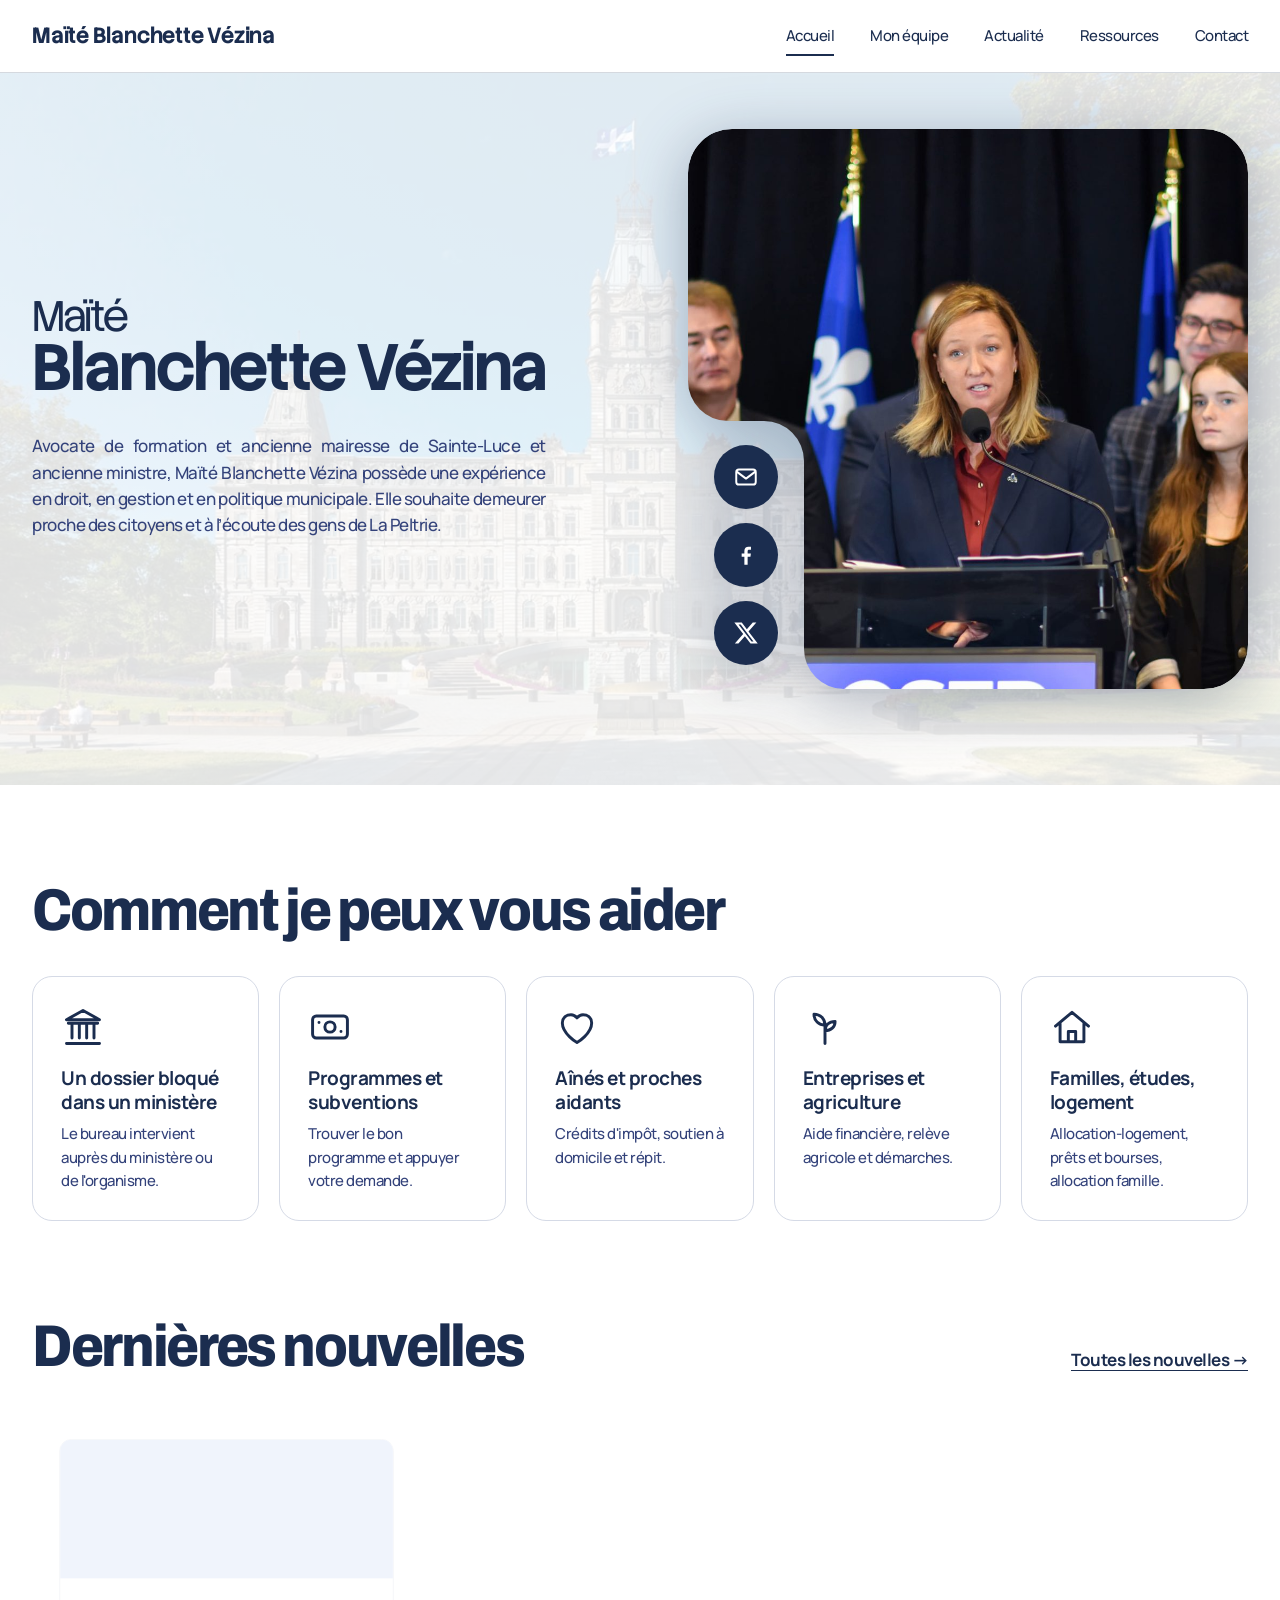
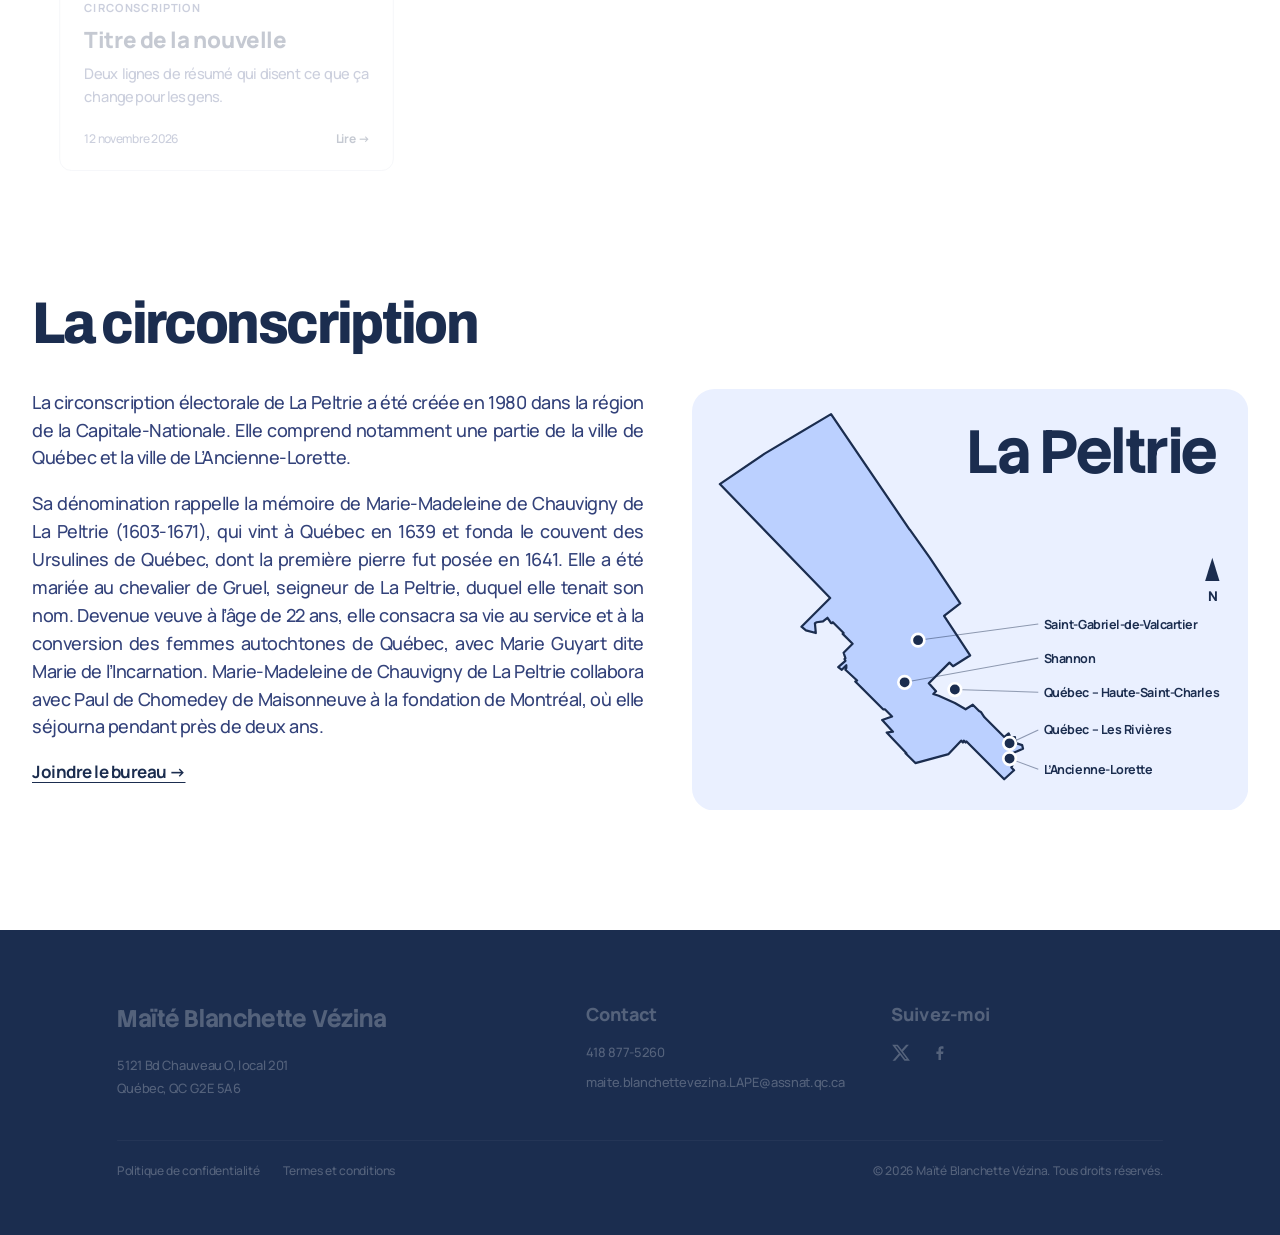
==== index.html @ 9a452d92 "Add files via upload" ====
<!DOCTYPE html>
<html lang="fr">
<head>
<meta charset="utf-8">
<meta name="viewport" content="width=device-width, initial-scale=1">
<title>Maïté Blanchette Vézina</title>
<link rel="preconnect" href="https://fonts.googleapis.com">
<link rel="preconnect" href="https://fonts.gstatic.com" crossorigin>
<link rel="stylesheet" href="https://fonts.googleapis.com/css2?family=Archivo:wght@100..900&family=Manrope:wght@400;500;700&family=Stack+Sans+Headline:wght@200..700&display=swap">
<link rel="stylesheet" href="style.css">
</head>
<body>

<header class="top">
  <div class="wrap">
    <a class="logo" href="#accueil">Maïté Blanchette Vézina</a>
    <ul class="nav" id="nav">
      <li><a href="#accueil" aria-current="true">Accueil</a></li>
      <li><a href="#equipe">Mon équipe</a></li>
      <li><a href="#actualite">Actualité</a></li>
      <li><a href="#ressources">Ressources</a></li>
      <li><a href="#contact">Contact</a></li>
    </ul>
    <div class="meta">
      <button class="burger" id="burger" type="button" aria-label="Menu" aria-expanded="false" aria-controls="nav"><span class="bars" aria-hidden="true"><i></i><i></i><i></i></span></button>
    </div>
  </div>
</header>

<main>
<!-- Accueil -->
<div id="accueil">
<section class="hero">
  <div class="wrap">
    <div class="hero-text">
      <div class="tb"><h1 class="display"><span style="font-weight:300;font-size:.65em">Maïté</span><br><span style="white-space:nowrap">Blanchette Vézina</span></h1>
      <p class="lead">Avocate de formation et ancienne mairesse de Sainte-Luce et ancienne ministre, Maïté Blanchette Vézina possède une expérience en droit, en gestion et en politique municipale. Elle souhaite demeurer proche des citoyens et à l’écoute des gens de La Peltrie.</p></div>
    </div>

    <div class="card">
      <div class="frame"><img class="photo" src="hero.jpg" alt="Maïté Blanchette Vézina en conférence de presse, devant des drapeaux du Québec"></div>
      <div class="notch n-bl">
        <a class="bubble" href="mailto:maite.blanchettevezina.LAPE@assnat.qc.ca" aria-label="Courriel"><svg viewBox="0 0 24 24" aria-hidden="true"><rect x="3" y="5" width="18" height="14" rx="2.5"/><path d="m4 7.500 8 6 8-6"/></svg></a>
        <a class="bubble" href="https://www.facebook.com/maitebv.assnat" target="_blank" rel="noopener" aria-label="Facebook"><svg class="fill" viewBox="0 0 24 24" aria-hidden="true"><path d="M13.500 21v-7.500h2.600l.4-3h-3V8.600c0-.87.24-1.460 1.500-1.460h1.600V4.460c-.28-.04-1.200-.12-2.300-.12-2.300 0-3.800 1.400-3.800 3.970V10.500H8v3h2.500V21z"/></svg></a>
        <a class="bubble" href="https://x.com/MaiteVezina" target="_blank" rel="noopener" aria-label="X"><svg class="fill" viewBox="0 0 24 24" aria-hidden="true"><path d="M18.244 2.250h3.308l-7.227 8.260 8.502 11.240H16.170l-5.214-6.817L4.990 21.750H1.680l7.730-8.835L1.254 2.250H8.080l4.713 6.231zm-1.161 17.520h1.833L7.084 4.126H5.117z"/></svg></a>
      </div>
    </div>
  </div>
</section>

<section class="hsec" aria-labelledby="h-aide">
  <div class="wrap">
    <h2 id="h-aide">Comment je peux vous aider</h2>
    <div class="help">
      <a href="#ressources"><svg class="acc-ic" viewBox="0 0 24 24" aria-hidden="true"><path d="M3 21h18M4 10h16M12 3 3 8h18zM6 10v8M10 10v8M14 10v8M18 10v8"/></svg><b>Un dossier bloqué dans un ministère</b><span>Le bureau intervient auprès du ministère ou de l'organisme.</span></a>
      <a href="#ressources"><svg class="acc-ic" viewBox="0 0 24 24" aria-hidden="true"><rect x="2.5" y="6" width="19" height="12" rx="2"/><circle cx="12" cy="12" r="2.8"/><path d="M6 9.5v.01M18 14.5v.01"/></svg><b>Programmes et subventions</b><span>Trouver le bon programme et appuyer votre demande.</span></a>
      <a href="#ressources"><svg class="acc-ic" viewBox="0 0 24 24" aria-hidden="true"><path d="M12 20.5s-8-4.8-8-10.7A4.5 4.5 0 0 1 12 7a4.5 4.5 0 0 1 8 2.8c0 5.9-8 10.7-8 10.7z"/></svg><b>Aînés et proches aidants</b><span>Crédits d'impôt, soutien à domicile et répit.</span></a>
      <a href="#ressources"><svg class="acc-ic" viewBox="0 0 24 24" aria-hidden="true"><path d="M12 21V11M12 11C12 7.5 9.5 5 6 5c0 3.5 2.5 6 6 6zM12 14c0-3 2.2-5 5.5-5 0 3-2.2 5-5.5 5z"/></svg><b>Entreprises et agriculture</b><span>Aide financière, relève agricole et démarches.</span></a>
      <a href="#ressources"><svg class="acc-ic" viewBox="0 0 24 24" aria-hidden="true"><path d="M3 11.5 12 4l9 7.5M5.5 10v10h13V10M10 20v-5.5h4V20"/></svg><b>Familles, études, logement</b><span>Allocation-logement, prêts et bourses, allocation famille.</span></a>
    </div>
  </div>
</section>

<section class="hsec" aria-labelledby="h-nouv">
  <div class="wrap">
    <div class="hrow"><h2 id="h-nouv">Dernières nouvelles</h2><a class="hlink" href="#actualite">Toutes les nouvelles →</a></div>
    <div class="news" id="home-news"></div>
  </div>
</section>

<section class="hsec hlast" aria-labelledby="h-circ">
  <div class="wrap">
    <h2 id="h-circ">La circonscription</h2>
    <div class="circ">
      <div>
        <p>La circonscription électorale de La Peltrie a été créée en 1980 dans la région de la Capitale-Nationale. Elle comprend notamment une partie de la ville de Québec et la ville de L’Ancienne-Lorette.</p>
        <p>Sa dénomination rappelle la mémoire de Marie-Madeleine de Chauvigny de La Peltrie (1603-1671), qui vint à Québec en 1639 et fonda le couvent des Ursulines de Québec, dont la première pierre fut posée en 1641. Elle a été mariée au chevalier de Gruel, seigneur de La Peltrie, duquel elle tenait son nom. Devenue veuve à l’âge de 22 ans, elle consacra sa vie au service et à la conversion des femmes autochtones de Québec, avec Marie Guyart dite Marie de l’Incarnation. Marie-Madeleine de Chauvigny de La Peltrie collabora avec Paul de Chomedey de Maisonneuve à la fondation de Montréal, où elle séjourna pendant près de deux ans.</p>
        <a class="hlink" href="#contact">Joindre le bureau →</a>
      </div>
      <figure class="cmap">
        <svg viewBox="0 0 620 470" role="img" aria-labelledby="cmap-t" class="map-svg">
          <title id="cmap-t">Limites officielles de la circonscription de La Peltrie et ses principales municipalités et secteurs</title>
          <rect width="620" height="470" rx="25" fill="#EAF0FF"/>
          <path d="M242 156L155 28L81 72L31 106L154 233L122 265L127 269L138 272L137 261L139 260L146 259L151 255L153 258L155 261L156 261L157 260L169 272L168 273L179 284L169 294L171 300L170 301L171 303L163 310L167 313L172 308L172 311L171 313L184 325L182 326L213 357L215 357L223 365L212 369L224 382L217 383L239 406L238 406L249 417L286 407L300 392L302 394L303 392L305 394L306 393L348 435L359 425L356 422L357 420L357 420L354 416L354 416L351 412L355 408L355 407L369 401L368 397L362 395L360 393L360 392L361 393L360 390L360 388L356 389L354 388L352 389L353 388L353 386L354 386L353 384L348 388L326 366L322 360L320 359L313 352L305 357L293 350L275 342L269 340L272 337L264 328L287 305L291 309L310 297L281 253L299 239L265 188L243 157Z" fill="rgba(157,187,255,.6)" stroke="#1B2D4F" stroke-width="2.5" stroke-linejoin="round"/>
          <text x="584" y="94" text-anchor="end" class="map-name">La Peltrie</text>
          <g class="poi"><path d="M252 280L386 262" class="leader"/><circle cx="252" cy="280" r="7"/><text x="392" y="267">Saint-Gabriel-de-Valcartier</text></g>
          <g class="poi"><path d="M237 327L386 300" class="leader"/><circle cx="237" cy="327" r="7"/><text x="392" y="305">Shannon</text></g>
          <g class="poi"><path d="M293 335L386 338" class="leader"/><circle cx="293" cy="335" r="7"/><text x="392" y="343">Québec – Haute-Saint-Charles</text></g>
          <g class="poi"><path d="M354 395L386 380" class="leader"/><circle cx="354" cy="395" r="7"/><text x="392" y="385">Québec – Les Rivières</text></g>
          <g class="poi"><path d="M354 412L386 424" class="leader"/><circle cx="354" cy="412" r="7"/><text x="392" y="429">L’Ancienne-Lorette</text></g>
          <g transform="translate(580 214)"><path d="M0 -26 8 0H-8Z" fill="#1B2D4F"/><text x="0" y="22" text-anchor="middle" class="map-n">N</text></g>
        </svg>
      </figure>
    </div>
  </div>
</section>
</div>

<!-- Mon équipe -->
<section class="sec" id="equipe">
  <div class="wrap">
    <div class="sec-head">
      <h2 class="display" style="text-transform:none">Mon équipe</h2>
      <p>Les personnes qui répondent à vos appels, reçoivent vos courriels et font avancer vos dossiers au bureau de circonscription.</p>
    </div>
    <div class="team">
      <div class="member" role="button" tabindex="0" aria-haspopup="dialog" data-desc="[Description : parcours, rôle au bureau, dossiers dont elle s'occupe, comment la joindre.]"><div class="ph">[PHOTO]</div><b>Manon Cambefort</b><span>Responsable du bureau de circonscription</span></div>
      <div class="member" role="button" tabindex="0" aria-haspopup="dialog" data-desc="[Description : parcours, rôle au bureau, dossiers dont il s'occupe, comment le joindre.]"><div class="ph">[PHOTO]</div><b>Julien Dufour</b><span>Co-responsable du bureau de circonscription</span></div>
      <div class="member" role="button" tabindex="0" aria-haspopup="dialog" data-desc="[Description : parcours, rôle auprès de la députée, dossiers dont il s'occupe, comment le joindre.]"><div class="ph">[PHOTO]</div><b>Elliott Sladecek</b><span>Attaché politique</span></div>
    </div>
  </div>
</section>

<dialog class="fiche" id="fiche" aria-labelledby="fiche-nom">
  <div class="fiche-in">
    <button class="fiche-x" id="fiche-x" type="button" aria-label="Fermer">✕</button>
    <div class="ph">[PHOTO]</div>
    <div>
      <h3 id="fiche-nom"></h3>
      <p class="role" id="fiche-role"></p>
      <p class="desc" id="fiche-desc"></p>
      <dl>
        <dt>Courriel</dt><dd>[courriel]</dd>
        <dt>Téléphone</dt><dd>[téléphone]</dd>
        <dt>Bureau</dt><dd>[adresse du bureau de circonscription]</dd>
      </dl>
    </div>
  </div>
</dialog>

<!-- Actualité -->
<section class="sec" id="actualite">
  <div class="wrap">
    <div class="sec-head">
      <h2 class="display">Actualité</h2>
      <p>Annonces, communiqués et rendez-vous de la députée, dans la circonscription et à Québec.</p>
    </div>
    <div class="chips" id="chips" role="group" aria-label="Filtrer les nouvelles"></div>
    <div class="news" id="news"></div>
  </div>
</section>

<!-- Page d'un article (généré à partir du JSON) -->
<section class="sec" id="article">
  <div class="wrap">
    <article class="art">
      <a class="art-back" href="#actualite">← Toutes les nouvelles</a>
      <div id="art-contenu"></div>
    </article>
  </div>
</section>

<!-- Ressources -->
<section class="sec" id="ressources">
  <div class="wrap">
    <div class="sec-head">
      <h2 class="display">Ressources</h2>
      <p>Choisissez votre situation. Le bureau vous oriente, ou fait la démarche avec vous.</p>
    </div>
    <div class="res">
      <div class="acc"><button class="acc-h" type="button" aria-expanded="false" aria-controls="r1"><svg class="acc-ic" viewBox="0 0 24 24" aria-hidden="true"><path d="M3 21h18M4 10h16M12 3 3 8h18zM6 10v8M10 10v8M14 10v8M18 10v8"/></svg><b>Un dossier bloqué dans un ministère</b><span>Le bureau intervient auprès du ministère ou de l'organisme concerné.</span><i aria-hidden="true">+</i></button><div class="acc-p" id="r1" role="region"><div class="acc-in"><div class="acc-body"><div><h4>Comment le bureau intervient</h4><p>Le bureau de circonscription reçoit les demandes des citoyens qui ont du mal à accéder à un programme du gouvernement ou qui veulent porter plainte à l'égard d'un ministère ou d'un organisme. Nous prenons votre dossier en charge, joignons la bonne personne et faisons le suivi avec vous.</p></div><div><h4>À préparer avant de nous joindre</h4><p>Votre numéro de dossier, les lettres ou courriels reçus, les dates importantes et une courte description du problème. Si un délai de recours court, mentionnez-le dès le premier contact.</p></div><div><h4>Exemples de dossiers</h4><p>Aide financière aux études, SAAQ, Revenu Québec, aide sociale et Emploi-Québec, RAMQ, CNESST, Retraite Québec.</p></div><ul class="acc-links acc-wide"><li><a href="https://www.quebec.ca/gouvernement/ministeres-et-organismes" target="_blank" rel="noopener">Liste des ministères et organismes ↗</a></li></ul><a class="acc-cta" href="#contact">Contacter le bureau</a></div></div></div></div>
      <div class="acc"><button class="acc-h" type="button" aria-expanded="false" aria-controls="r2"><svg class="acc-ic" viewBox="0 0 24 24" aria-hidden="true"><rect x="2.5" y="6" width="19" height="12" rx="2"/><circle cx="12" cy="12" r="2.8"/><path d="M6 9.5v.01M18 14.5v.01"/></svg><b>Programmes et subventions</b><span>Repérer le bon programme et appuyer votre demande.</span><i aria-hidden="true">+</i></button><div class="acc-p" id="r2" role="region"><div class="acc-in"><div class="acc-body"><div><h4>Comment on vous aide</h4><p>Le bureau vous aide à repérer le programme qui correspond à votre projet, à vérifier si vous y êtes admissible et à joindre la bonne personne au ministère. Il peut aussi appuyer votre demande.</p></div><div><h4>Avant de déposer</h4><p>Lisez les critères et les dates limites du programme, rassemblez vos pièces justificatives (budget, soumissions, preuves de constitution pour un organisme) et gardez une copie de tout ce que vous envoyez.</p></div><div><h4>Organismes et municipalités</h4><p>Le bureau peut vous orienter vers les programmes qui s'adressent aux organismes communautaires, aux municipalités et aux projets de la circonscription.</p></div><ul class="acc-links acc-wide"><li><a href="https://www.quebec.ca/" target="_blank" rel="noopener">Québec.ca ↗</a></li></ul><a class="acc-cta" href="#contact">Contacter le bureau</a></div></div></div></div>
      <div class="acc"><button class="acc-h" type="button" aria-expanded="false" aria-controls="r3"><svg class="acc-ic" viewBox="0 0 24 24" aria-hidden="true"><path d="M12 20.5s-8-4.8-8-10.7A4.5 4.5 0 0 1 12 7a4.5 4.5 0 0 1 8 2.8c0 5.9-8 10.7-8 10.7z"/></svg><b>Aînés et proches aidants</b><span>Crédits d'impôt, soutien à domicile et ressources pour les proches aidants.</span><i aria-hidden="true">+</i></button><div class="acc-p" id="r3" role="region"><div class="acc-in"><div class="acc-body"><div><h4>Crédits d'impôt</h4><p>Plusieurs crédits remboursables peuvent s'appliquer : maintien à domicile des aînés, soutien aux aînés, solidarité et personne aidante. Revenu Québec en détaille les conditions.</p></div><div><h4>Soutien à domicile</h4><p>Pour les services à domicile et le répit, le point de départ est le CLSC de votre secteur, au CIUSSS de la Capitale-Nationale. Le bureau peut intervenir si vous vous butez à des délais ou à un refus.</p></div><div><h4>Pour les proches aidants</h4><p>Québec.ca regroupe les mesures d'aide financière et les ressources destinées aux personnes proches aidantes, et Proche aidance Québec offre du soutien.</p></div><ul class="acc-links acc-wide"><li><a href="https://www.revenuquebec.ca/fr/citoyens/credits-dimpot/credit-dimpot-pour-maintien-a-domicile/" target="_blank" rel="noopener">Crédit d'impôt pour maintien à domicile ↗</a></li><li><a href="https://www.quebec.ca/famille-et-soutien-aux-personnes/personne-proche-aidante/ressources-services-soutien-personnes-proches-aidantes" target="_blank" rel="noopener">Personnes proches aidantes ↗</a></li><li><a href="https://www.ciusss-capitalenationale.gouv.qc.ca/" target="_blank" rel="noopener">CIUSSS de la Capitale-Nationale ↗</a></li></ul><a class="acc-cta" href="#contact">Contacter le bureau</a></div></div></div></div>
      <div class="acc"><button class="acc-h" type="button" aria-expanded="false" aria-controls="r4"><svg class="acc-ic" viewBox="0 0 24 24" aria-hidden="true"><path d="M12 21V11M12 11C12 7.5 9.5 5 6 5c0 3.5 2.5 6 6 6zM12 14c0-3 2.2-5 5.5-5 0 3-2.2 5-5.5 5z"/></svg><b>Entreprises et agriculture</b><span>Aide financière, relève agricole et démarches auprès des ministères.</span><i aria-hidden="true">+</i></button><div class="acc-p" id="r4" role="region"><div class="acc-in"><div class="acc-body"><div><h4>Agriculture</h4><p>La Financière agricole du Québec administre notamment le Programme Investissement Croissance Durable et le Programme d'appui financier à la relève agricole. Le MAPAQ tient la liste de ses programmes d'aide financière. La Financière agricole : 1 800 749-3646.</p></div><div><h4>Entreprises</h4><p>Pour les entreprises non agricoles, Investissement Québec et Services Québec sont les premiers interlocuteurs. Le bureau peut faciliter vos démarches auprès des ministères (permis, autorisations, aides).</p></div><div><h4>Avant de commencer</h4><p>Rassemblez vos états financiers, vos soumissions et une description du projet. Chaque programme a ses propres conditions et dates limites.</p></div><ul class="acc-links acc-wide"><li><a href="https://www.quebec.ca/agriculture-environnement-et-ressources-naturelles/agriculture/devenir-agriculteur/soutien-financier" target="_blank" rel="noopener">MAPAQ : soutien financier ↗</a></li><li><a href="https://www.fadq.qc.ca/" target="_blank" rel="noopener">La Financière agricole du Québec ↗</a></li><li><a href="https://www.investquebec.com/" target="_blank" rel="noopener">Investissement Québec ↗</a></li></ul><a class="acc-cta" href="#contact">Contacter le bureau</a></div></div></div></div>
      <div class="acc"><button class="acc-h" type="button" aria-expanded="false" aria-controls="r5"><svg class="acc-ic" viewBox="0 0 24 24" aria-hidden="true"><path d="M3 11.5 12 4l9 7.5M5.5 10v10h13V10M10 20v-5.5h4V20"/></svg><b>Familles, études, logement</b><span>Allocation-logement, prêts et bourses, allocation famille.</span><i aria-hidden="true">+</i></button><div class="acc-p" id="r5" role="region"><div class="acc-in"><div class="acc-body"><div><h4>Logement</h4><p>L'allocation-logement de Revenu Québec peut atteindre 170 $ par mois pour la période du 1er octobre 2026 au 30 septembre 2027. L'admissibilité dépend notamment du revenu familial et de la situation de logement. La demande se fait en ligne ou avec le formulaire LEX-165. Revenu Québec : 418 266-1016.</p></div><div><h4>Études</h4><p>La demande de prêts et bourses 2026-2027 se fait dans Mon dossier d'aide financière aux études. Service à la clientèle : 418 643-3750 (Québec) ou 1 877 643-3750 (sans frais).</p></div><div><h4>Familles</h4><p>L'Allocation famille est administrée par Retraite Québec. Si un paiement tarde ou si votre dossier est bloqué, le bureau peut intervenir.</p></div><ul class="acc-links acc-wide"><li><a href="https://www.revenuquebec.ca/fr/citoyens/votre-situation/faible-revenu/programme-allocation-logement/" target="_blank" rel="noopener">Allocation-logement ↗</a></li><li><a href="https://www.quebec.ca/education/aide-financiere-aux-etudes" target="_blank" rel="noopener">Aide financière aux études ↗</a></li><li><a href="https://www.retraitequebec.gouv.qc.ca/" target="_blank" rel="noopener">Retraite Québec ↗</a></li></ul><a class="acc-cta" href="#contact">Contacter le bureau</a></div></div></div></div>
    </div>
  </div>
</section>

<!-- Contact -->
<section class="sec" id="contact">
  <div class="wrap">
    <div class="sec-head">
      <h2 class="display">Contact</h2>
      <p>Une question, un problème, une invitation? Écrivez au bureau de circonscription.</p>
    </div>
    <div class="contact">
      <div class="info">
        <a class="cc" href="mailto:maite.blanchettevezina.LAPE@assnat.qc.ca"><svg viewBox="0 0 24 24" aria-hidden="true"><rect x="3" y="5" width="18" height="14" rx="2.5"/><path d="m4 7.5 8 6 8-6"/></svg><b>Courriel</b><span>maite.blanchettevezina.LAPE@assnat.qc.ca</span></a>
        <a class="cc" href="tel:+14188775260"><svg viewBox="0 0 24 24" aria-hidden="true"><path d="M5 4h4l2 5-2.5 1.5a11 11 0 0 0 5 5L15 13l5 2v4a2 2 0 0 1-2 2A15 15 0 0 1 3 6a2 2 0 0 1 2-2z"/></svg><b>Téléphone</b><span>418 877-5260</span></a>
        <a class="cc" href="https://www.google.com/maps/search/?api=1&query=5121+Bd+Chauveau+O,+Qu%C3%A9bec,+QC+G2E+5A6" target="_blank" rel="noopener"><svg viewBox="0 0 24 24" aria-hidden="true"><path d="M12 21s7-6.2 7-11.5A7 7 0 0 0 5 9.5C5 14.800 12 21 12 21z"/><circle cx="12" cy="9.5" r="2.5"/></svg><b>Adresse</b><span>5121 Bd Chauveau O, local 201<br>Québec, QC G2E 5A6</span></a>
      </div>
      <a class="map" href="https://www.google.com/maps/search/?api=1&query=5121+Bd+Chauveau+O,+Qu%C3%A9bec,+QC+G2E+5A6" target="_blank" rel="noopener"><span class="map-in"><svg viewBox="0 0 24 24" aria-hidden="true"><path d="M12 21s7-6.2 7-11.5A7 7 0 0 0 5 9.5C5 14.800 12 21 12 21z"/><circle cx="12" cy="9.5" r="2.5"/></svg><b>[CARTE]</b><span>Ouvrir le bureau dans Google Maps →</span></span></a>
    </div>
  </div>
</section>
</main>

<footer>
  <div class="wrap">
    <div class="f-top">
      <div>
        <p class="f-name"><a href="#accueil">Maïté Blanchette Vézina</a></p>
        <address>5121 Bd Chauveau O, local 201<br>Québec, QC G2E 5A6</address>
      </div>
      <div>
        <h4>Contact</h4>
        <div class="f-contact">
          <a href="tel:+14188775260">418 877-5260</a>
          <a href="mailto:maite.blanchettevezina.LAPE@assnat.qc.ca">maite.blanchettevezina.LAPE@assnat.qc.ca</a>
        </div>
      </div>
      <div>
        <h4>Suivez-moi</h4>
        <div class="f-social">
          <a href="https://x.com/MaiteVezina" target="_blank" rel="noopener" aria-label="X"><svg viewBox="0 0 24 24" aria-hidden="true"><path d="M18.244 2.250h3.308l-7.227 8.260 8.502 11.240H16.170l-5.214-6.817L4.990 21.750H1.680l7.730-8.835L1.254 2.250H8.080l4.713 6.231zm-1.161 17.520h1.833L7.084 4.126H5.117z"/></svg></a>
          <a href="https://www.facebook.com/maitebv.assnat" target="_blank" rel="noopener" aria-label="Facebook"><svg viewBox="0 0 24 24" aria-hidden="true"><path d="M13.500 21v-7.500h2.600l.4-3h-3V8.600c0-.87.24-1.460 1.500-1.460h1.600V4.460c-.28-.04-1.200-.12-2.300-.12-2.300 0-3.800 1.400-3.800 3.970V10.500H8v3h2.500V21z"/></svg></a>
        </div>
      </div>
    </div>
    <div class="f-bottom">
      <div class="f-links"><a href="#accueil">Politique de confidentialité</a><a href="#accueil">Termes et conditions</a></div>
      <span>© 2026 Maïté Blanchette Vézina. Tous droits réservés.</span>
    </div>
  </div>
</footer>

<script src="script.js" defer></script>
</body>
</html>
---- style.css ----
/* Plan : page claire et nette, un seul monde visuel (bleu marine sur crème).
   Mise en page : hero en deux colonnes, texte lourd à gauche, grande carte bleue détourée à droite,
   puis sections empilées (Mon équipe, Actualité, Ressources, Contact). */
:root{
  --bg:#FFFFFF;
  --ink:#1B2D4F;
  --ink-soft:#33427A;
  --card:#9DBBFF;
  --line:rgba(27,45,79,.18);
  --paper:#FFFFFF;
  --display:'Archivo','Arial Black',Helvetica,Arial,sans-serif;
  --body:'Manrope',Helvetica,Arial,sans-serif;
  --r:44px;
  color-scheme:light;
}
*{box-sizing:border-box}
html{scroll-behavior:smooth}
body{overflow-x:clip}
body{margin:0;background:var(--bg);color:var(--ink);font-family:var(--body);font-size:17px;line-height:1.55;letter-spacing:-.5px;font-weight:500}
a{color:inherit;text-decoration:none}
a:focus-visible,button:focus-visible,input:focus-visible,select:focus-visible,textarea:focus-visible{outline:3px solid var(--ink);outline-offset:3px}
img{max-width:100%;display:block}
section{scroll-margin-top:90px}
/* Pages distinctes : une seule section visible à la fois */
main{min-height:calc(100vh - 380px)}
.page{display:none}
.page.on{display:block;animation:pageIn .45s cubic-bezier(.2,.7,.2,1)}
@keyframes pageIn{from{opacity:0;transform:translateY(18px)}to{opacity:1;transform:none}}
@media (prefers-reduced-motion:reduce){.page.on{animation:none}}
.top.hide{transform:translateY(-100%)}
@media (prefers-reduced-motion:reduce){.top{transition:none}}
.wrap{max-width:1480px;margin:0 auto;padding:0 32px}
.display{font-family:var(--display);font-weight:800;font-stretch:90%;letter-spacing:-.045em;line-height:.9;text-transform:lowercase;text-wrap:balance}

/* En-tête */
.top{transition:transform .3s ease;border-bottom:1px solid var(--line);margin-top:0;position:sticky;top:0;z-index:100;background:rgba(255,255,255,.94);-webkit-backdrop-filter:blur(10px);backdrop-filter:blur(10px)}
.top .wrap{display:grid;grid-template-columns:auto 1fr;align-items:center;gap:24px;min-height:72px}
@media (min-width:901px){.top .meta{display:none}}
.logo{font-family:'Stack Sans Headline',var(--display);font-weight:700;font-size:22px;letter-spacing:-.01em}
.nav{display:flex;gap:36px;list-style:none;margin:0;padding:0;font-size:15px;font-weight:500;justify-content:flex-end}
.nav li{display:flex;align-items:center}
.nav a{padding:8px 0 6px;border-bottom:2px solid transparent;display:inline-block;transition:color .2s,transform .2s}
.nav a:hover{color:#7C8497;transform:scale(1.02)}
.nav a[aria-current="true"]{border-bottom-color:var(--ink)}
.meta{display:flex;align-items:center;gap:12px;font-size:14px;justify-self:end}
.avatar{width:36px;height:36px;border-radius:50%;background:#C6D5F7;overflow:hidden;flex:none}
.avatar img{width:100%;height:150%;object-fit:cover;object-position:top}
.burger{display:none;background:none;border:1.5px solid var(--ink);border-radius:999px;padding:9px 18px;font:inherit;font-weight:700;color:var(--ink);cursor:pointer;min-height:44px}

/* Hero */
.hero{padding:56px 0 96px;position:relative;isolation:isolate;overflow:hidden}
.hero::before{content:"";position:absolute;inset:0;z-index:-1;background:linear-gradient(rgba(255,255,255,.88),rgba(255,255,255,.88)),url(assemblee.jpg) center 72%/cover no-repeat}
.hero .wrap{display:flex;flex-wrap:wrap;gap:48px;align-items:stretch}
.hero-text{flex:1 1 560px;min-width:0;text-align:left;display:flex;flex-direction:column;justify-content:center;container-type:inline-size}
.tb{width:fit-content;max-width:100%}
.hero h1{margin:0;max-width:100%;text-transform:none;font-family:'Stack Sans Headline',var(--display);font-weight:700;font-stretch:normal;letter-spacing:-.035em;font-size:clamp(30px,6vw,130px);font-size:min(130px,10.8cqw)}
.hero p.lead{margin:36px 0 0 0;width:0;min-width:100%;max-width:none;text-align:justify;hyphens:auto;font-size:17px;color:var(--ink-soft);text-wrap:pretty}
.stats{margin-top:auto;padding-top:56px;display:grid;grid-template-columns:1fr 1fr;gap:24px}
.stat b{display:block;font-family:var(--display);font-weight:800;font-stretch:90%;font-size:clamp(48px,6vw,84px);letter-spacing:-.05em;line-height:1}
.stat span{display:block;margin:10px 0 0 auto;max-width:240px;font-size:14px;color:var(--ink-soft)}

/* Grande carte à encoches */
.card{flex:0 1 560px;min-width:0;position:relative;height:560px;filter:drop-shadow(0 12px 30px rgba(27,45,79,.34))}
.card .script{position:absolute;left:36px;top:48px;font-family:'Mrs Saint Delafield',cursive;font-size:96px;line-height:1;color:var(--ink);transform:rotate(-6deg);pointer-events:none}
.card .frame{position:absolute;left:0;top:0;width:100%;height:100%;border-radius:var(--r);overflow:hidden;
  -webkit-mask:url("data:image/svg+xml,%3Csvg xmlns='http://www.w3.org/2000/svg' viewBox='0 0 156 308' width='156' height='308'%3E%3Cpath d='M0 0H156V308A40 40 0 0 1 116 268V80A40 40 0 0 0 76 40H40A40 40 0 0 1 0 0Z'/%3E%3C/svg%3E") left bottom/156px 308px no-repeat,linear-gradient(#000,#000) right bottom/calc(100% - 155px) 308px no-repeat,linear-gradient(#000,#000) left top/100% calc(100% - 307px) no-repeat;
  mask:url("data:image/svg+xml,%3Csvg xmlns='http://www.w3.org/2000/svg' viewBox='0 0 156 308' width='156' height='308'%3E%3Cpath d='M0 0H156V308A40 40 0 0 1 116 268V80A40 40 0 0 0 76 40H40A40 40 0 0 1 0 0Z'/%3E%3C/svg%3E") left bottom/156px 308px no-repeat,linear-gradient(#000,#000) right bottom/calc(100% - 155px) 308px no-repeat,linear-gradient(#000,#000) left top/100% calc(100% - 307px) no-repeat}
.card .photo{width:100%;height:100%;max-width:none;object-fit:cover;object-position:47% 30%;transform:scale(1.15);transform-origin:47% 30%}
.notch{position:absolute;z-index:2}
.n-bl{left:0;bottom:0;width:116px;padding:24px 0;display:flex;flex-direction:column;align-items:center;gap:14px}
.bubble{width:64px;height:64px;border-radius:50%;background:var(--ink);color:#fff;display:flex;align-items:center;justify-content:center;transition:transform .2s,background .2s;flex:none}
.bubble:hover{transform:scale(1.08);background:#2559E6}
.bubble svg{width:26px;height:26px;fill:none;stroke:currentColor;stroke-width:1.8;stroke-linecap:round;stroke-linejoin:round}
.bubble svg.fill{fill:currentColor;stroke:none}

/* Accueil : sections sous le hero */
.hsec{padding:96px 0 0}
.hsec.hlast{padding-bottom:120px}
.hsec h2{margin:0 0 36px;font-family:var(--display);font-weight:800;font-stretch:90%;font-size:clamp(34px,4.6vw,60px);letter-spacing:-.04em;line-height:1}
.hrow{display:flex;flex-wrap:wrap;align-items:baseline;justify-content:space-between;gap:12px 32px;margin-bottom:36px}
.hrow h2{margin:0}
.hlink{font-weight:700;text-decoration:underline;text-underline-offset:4px;transition:color .2s}
.hlink:hover{color:#7C8497}
.help{display:grid;grid-template-columns:repeat(auto-fit,minmax(min(220px,100%),1fr));gap:20px}
.help a{display:flex;flex-direction:column;gap:8px;border:1px solid #D5DAE6;border-radius:20px;padding:28px;transition:border-color .2s,transform .2s}
.help a:hover{border-color:var(--ink);transform:translateY(-4px)}
.help .acc-ic{margin-bottom:10px}
.help b{font-size:19px;line-height:1.25}
.help span{color:var(--ink-soft);font-size:15px}
.circ{display:grid;grid-template-columns:1.1fr 1fr;gap:48px;align-items:start}
.circ p{margin:0 0 18px;font-size:18px;color:var(--ink-soft);text-wrap:pretty}
.circ h3{margin:0 0 16px;font-size:15px;letter-spacing:.08em;text-transform:uppercase;color:var(--ink-soft)}
.cmap{margin:0}
.circ>div:first-child p{text-align:justify;hyphens:auto;-webkit-hyphens:auto}
.map-svg{width:100%;height:auto;display:block}
.map-name{font-family:"Stack Sans Headline","Archivo",var(--display),sans-serif;font-weight:800;font-size:68px;fill:#1B2D4F;letter-spacing:-.025em}
.map-n{font:800 15px var(--body);fill:#1B2D4F}
.poi circle{fill:#1B2D4F;stroke:#fff;stroke-width:3;transition:transform .2s;transform-box:fill-box;transform-origin:center}
.poi text{font:700 14px var(--body);fill:#1B2D4F;paint-order:stroke;stroke:#EAF0FF;stroke-width:4px;stroke-linejoin:round}
.poi.big text{font-size:15px}
.poi:hover circle{transform:scale(1.35)}
.leader{fill:none;stroke:#1B2D4F;stroke-opacity:.45;stroke-width:1.2}
.cmap figcaption{margin-top:12px;font-size:14px;color:var(--ink-soft)}
.tags{list-style:none;margin:0;padding:0;display:flex;flex-wrap:wrap;gap:10px}
.tags li{border:1px solid #D5DAE6;border-radius:8px;padding:9px 16px;font-weight:700;font-size:15px}
@media (max-width:900px){.circ{grid-template-columns:1fr;gap:32px}}

/* Sections */
.sec{padding:0 0 112px}
.sec-head{display:grid;grid-template-columns:minmax(0,1.1fr) minmax(0,1fr);gap:24px 48px;align-items:center;margin-bottom:64px;padding:126px 0 115px;position:relative;isolation:isolate;color:var(--ink)}
.sec-head::before{content:"";position:absolute;z-index:-1;top:0;bottom:0;left:50%;width:100vw;margin-left:-50vw;background:linear-gradient(rgba(255,255,255,.88),rgba(255,255,255,.88)),url(assemblee.jpg) center 72%/cover no-repeat;-webkit-mask-image:linear-gradient(180deg,transparent 0,#000 70px,#000 calc(100% - 110px),transparent 100%);mask-image:linear-gradient(180deg,transparent 0,#000 70px,#000 calc(100% - 110px),transparent 100%)}
.sec-head h2{margin:0;font-size:clamp(56px,8.4vw,128px);text-transform:none}
@media (max-width:900px){.sec-head{grid-template-columns:1fr}}
.sec-head p{margin:0;text-align:left;color:var(--ink-soft);text-wrap:pretty}

.team{display:grid;grid-template-columns:repeat(auto-fill,minmax(min(240px,100%),340px));gap:40px 48px;justify-content:center}
.member .ph{aspect-ratio:4/5;border-radius:var(--r) var(--r) var(--r) 120px;background:#C6D5F7;display:flex;align-items:center;justify-content:center;text-align:center;padding:24px;font-weight:700;color:var(--ink-soft);margin-bottom:16px}
.member b{display:block;font-family:var(--display);font-weight:800;font-stretch:90%;font-size:26px;letter-spacing:-.03em;line-height:1.1}
.member span{color:var(--ink-soft)}
.member{cursor:pointer}
.member .ph{transition:transform .25s}
.member:hover .ph,.member:focus-visible .ph{transform:translateY(-6px)}

/* Fiche d'un membre (popup) */
.fiche{border:0;padding:0;border-radius:var(--r);width:min(760px,calc(100vw - 32px));max-height:calc(100vh - 32px);overflow:auto;background:var(--paper);color:var(--ink);box-shadow:0 30px 80px rgba(27,45,79,.35)}
.fiche::backdrop{background:rgba(27,45,79,.5);-webkit-backdrop-filter:blur(3px);backdrop-filter:blur(3px)}
@keyframes ficheIn{from{opacity:0;transform:translateY(28px) scale(.95)}to{opacity:1;transform:none}}
@keyframes ficheOut{from{opacity:1;transform:none}to{opacity:0;transform:translateY(20px) scale(.97)}}
@keyframes veilIn{from{opacity:0}to{opacity:1}}
@keyframes veilOut{from{opacity:1}to{opacity:0}}
.fiche[open]{animation:ficheIn .35s cubic-bezier(.2,.7,.2,1)}
.fiche[open]::backdrop{animation:veilIn .35s ease}
.fiche.closing{animation:ficheOut .25s ease forwards}
.fiche.closing::backdrop{animation:veilOut .25s ease forwards}
@media (prefers-reduced-motion:reduce){.fiche[open],.fiche[open]::backdrop,.fiche.closing,.fiche.closing::backdrop{animation:none}}
.fiche-in{display:grid;grid-template-columns:240px 1fr;gap:36px;padding:40px;position:relative}
.fiche .ph{aspect-ratio:4/5;border-radius:var(--r) var(--r) var(--r) 90px;background:#C6D5F7;display:flex;align-items:center;justify-content:center;font-weight:700;color:var(--ink-soft)}
.fiche h3{margin:0;font-family:var(--display);font-weight:800;font-stretch:90%;font-size:34px;letter-spacing:-.03em;line-height:1.05}
.fiche .role{margin:6px 0 20px;color:var(--ink-soft);font-weight:700}
.fiche p.desc{margin:0 0 24px;color:var(--ink-soft);text-wrap:pretty}
.fiche dl{margin:0;display:grid;grid-template-columns:auto 1fr;gap:10px 20px;border-top:1px solid var(--line);padding-top:20px}
.fiche dt{font-weight:700}
.fiche dd{margin:0;color:var(--ink-soft)}
.fiche-x{position:absolute;top:16px;right:16px;width:44px;height:44px;border-radius:50%;border:0;background:var(--ink);color:#fff;font-size:22px;line-height:1;cursor:pointer}
.fiche-x:hover{background:#2559E6}
@media (max-width:700px){.fiche-in{grid-template-columns:1fr;gap:24px;padding:28px 22px}.fiche .ph{max-width:200px}}

.chips{display:flex;flex-wrap:wrap;gap:10px;margin-bottom:32px}
.chip{border:1.5px solid var(--ink);background:transparent;color:var(--ink);font:inherit;font-weight:700;border-radius:8px;padding:8px 18px;min-height:40px;font-size:15px;cursor:pointer}
.chip[aria-pressed="true"]{background:var(--ink);color:#fff}
.news{display:grid;grid-template-columns:repeat(auto-fill,minmax(min(320px,100%),1fr));gap:24px;align-items:start}
.post{background:var(--paper);border:1px solid #D5DAE6;border-radius:14px;padding:28px 28px 26px;display:flex;flex-direction:column;gap:12px;transition:transform .2s,border-color .2s}
.post:hover{border-color:var(--ink)}
.post{padding:0;gap:0;overflow:hidden}
.post .thumb{aspect-ratio:2.4/1;background:#C6D5F7;display:flex;align-items:center;justify-content:center;font-weight:700;color:var(--ink-soft);overflow:hidden}
.post .thumb img{width:100%;height:100%;object-fit:cover}
.post .pbody{display:flex;flex-direction:column;gap:12px;padding:24px 28px 26px;flex:1}
.post .pfoot{margin-top:auto;padding-top:12px;display:flex;justify-content:space-between;align-items:baseline;font-size:14px;color:var(--ink-soft)}
.post:hover{transform:translateY(-4px)}
.post[hidden]{display:none}
.post small{font-weight:700;letter-spacing:.06em;text-transform:uppercase;font-size:13px;color:var(--ink-soft)}
.post h3{margin:0;font-family:var(--body);font-weight:800;font-size:26px;line-height:1.15;letter-spacing:-.02em}
.post p{margin:0;color:var(--ink-soft);text-align:justify;hyphens:auto}
.post .more{font-weight:700;color:var(--ink)}
.vide{grid-column:1/-1;color:var(--ink-soft)}
.art{max-width:760px;margin:0 auto;padding-top:64px}
.art-back{display:inline-block;margin-bottom:32px;font-weight:700;text-decoration:underline;text-underline-offset:4px;transition:color .2s}
.art-back:hover{color:#7C8497}
.art small{display:block;font-weight:700;letter-spacing:.06em;text-transform:uppercase;font-size:13px;color:var(--ink-soft);margin-bottom:12px}
.art h1{margin:0 0 14px;font-family:var(--body);font-weight:800;font-size:clamp(34px,5vw,56px);line-height:1.05;letter-spacing:-.03em}
.art time{display:block;color:var(--ink-soft);font-size:15px;margin-bottom:32px}
.art-img{width:100%;aspect-ratio:2.4/1;object-fit:cover;border-radius:14px;margin-bottom:36px;display:block}
.art-body p{margin:0 0 1.15em;font-size:19px;line-height:1.65;text-align:justify;hyphens:auto}
.art-body h3{margin:1.6em 0 .6em;font-family:var(--body);font-weight:800;font-size:26px;letter-spacing:-.02em}

.res{display:flex;flex-direction:column}
.res{border-top:1.5px solid var(--ink)}
.acc{border-bottom:1.5px solid var(--ink)}
.acc-ic{width:44px;height:44px;flex:none;fill:none;stroke:var(--ink);stroke-width:1.6;stroke-linecap:round;stroke-linejoin:round}
.acc-wide{grid-column:1/-1}
.acc-links{list-style:none;margin:0;padding:0;display:flex;flex-wrap:wrap;gap:10px 28px}
.acc-links a{text-decoration:underline;text-underline-offset:3px;font-weight:700}
.acc-links a:hover{color:#7C8497}
.res .acc-h{width:100%;display:flex;flex-wrap:wrap;gap:8px 28px;align-items:center;padding:28px 0;background:none;border:0;font:inherit;color:inherit;text-align:left;cursor:pointer;letter-spacing:inherit;transition:padding .2s,background .2s}
.res .acc-h:hover{padding-left:20px;background:rgba(157,187,255,.35)}
.res .acc-h i{display:inline-block;transition:transform .3s}
.res .acc-h[aria-expanded="true"] i{transform:rotate(45deg)}
.acc-p{display:grid;grid-template-rows:0fr;visibility:hidden;transition:grid-template-rows .4s cubic-bezier(.2,.7,.2,1),visibility .4s}
.acc-h[aria-expanded="true"]+.acc-p{grid-template-rows:1fr;visibility:visible}
.acc-in{overflow:hidden;min-height:0}
.acc-body{display:grid;grid-template-columns:repeat(auto-fit,minmax(min(260px,100%),1fr));gap:28px 48px;padding:8px 0 40px 20px}
.acc-body h4{margin:0 0 8px;font-size:15px;letter-spacing:.08em;text-transform:uppercase;color:var(--ink-soft)}
.acc-body p{margin:0;color:var(--ink-soft)}
.acc-cta{align-self:start;justify-self:start;background:var(--ink);color:#fff;border-radius:8px;padding:14px 26px;font-weight:700;transition:background .2s}
.acc-cta:hover{background:#2559E6}
@media (prefers-reduced-motion:reduce){.acc-p,.res .acc-h i{transition:none}}
.res b{flex:1 1 320px;font-family:var(--display);font-weight:800;font-stretch:90%;font-size:clamp(28px,3.6vw,44px);letter-spacing:-.035em;line-height:1.05}
.res span{flex:1 1 280px;color:var(--ink-soft)}
.res i{font-style:normal;font-size:28px}

.contact{display:flex;flex-wrap:wrap;gap:56px}
.contact .info{flex:1 1 100%;min-width:0;display:grid;grid-template-columns:repeat(auto-fit,minmax(min(280px,100%),1fr));gap:24px}
.contact .info .cc{display:flex;flex-direction:column;gap:6px;border:1px solid #D5DAE6;border-radius:20px;padding:32px;font-size:19px;line-height:1.5;overflow-wrap:anywhere;transition:border-color .2s,transform .2s}
.contact .info .cc:hover{border-color:var(--ink);transform:translateY(-4px)}
.contact .info .cc svg{width:44px;height:44px;margin-bottom:14px;fill:none;stroke:var(--ink);stroke-width:1.6;stroke-linecap:round;stroke-linejoin:round}
.contact .info .cc b{font-size:14px;letter-spacing:.08em;text-transform:uppercase;color:var(--ink-soft)}
.contact .map{flex:1 1 100%;min-height:380px;border-radius:25px;overflow:hidden;background:#C6D5F7;display:flex;align-items:center;justify-content:center;text-align:center;color:var(--ink);transition:background .2s}
.contact .map:hover{background:#B5C8F3}
.contact .map-in{display:flex;flex-direction:column;align-items:center;gap:10px;font-weight:700}
.contact .map-in svg{width:52px;height:52px;fill:none;stroke:var(--ink);stroke-width:1.6;stroke-linecap:round;stroke-linejoin:round}
.contact form{flex:1.3 1 420px;min-width:0;background:var(--paper);border:1.5px solid var(--ink);border-radius:36px;padding:36px;display:flex;flex-direction:column;gap:20px}
.field{display:flex;flex-direction:column;gap:8px}
.field label{font-weight:700}
.field input,.field select,.field textarea{font:inherit;color:var(--ink);background:var(--bg);border:1.5px solid var(--ink);border-radius:16px;padding:14px 16px;min-height:52px}
.field textarea{min-height:140px;resize:vertical}
.btn{background:var(--ink);color:#fff;border:0;border-radius:999px;font:inherit;font-weight:700;padding:16px 32px;min-height:52px;cursor:pointer;align-self:flex-start}
.btn:hover{background:#2559E6}
.note{margin:0;font-size:15px;color:var(--ink-soft)}
footer{background:var(--ink);color:#fff;padding:56px 0 40px;font-size:15px;letter-spacing:-.2px}
footer .f-top{display:grid;grid-template-columns:1.6fr 1fr 1fr;gap:40px;padding-bottom:48px}
footer .f-name{font-family:'Stack Sans Headline',var(--display);font-weight:700;font-size:28px;letter-spacing:-.01em;margin:0 0 20px}
footer address{font-style:normal;line-height:1.7}
footer h4{margin:0 0 16px;font-size:21px;font-weight:800}
footer a{display:inline-block;transform-origin:left center;transition:color .2s,transform .2s}
footer a:hover{color:#DCDFE6;transform:scale(1.02);text-decoration:none}
footer .f-contact{display:flex;flex-direction:column;gap:12px;overflow-wrap:anywhere;font-size:15px}
footer .f-social{display:flex;gap:22px}
footer .f-social a{display:flex;align-items:center;justify-content:center;transition:opacity .2s,transform .2s}
footer .f-social a{transform-origin:center}
footer .f-social a:hover{transform:scale(1.12)}
footer .f-social svg{width:23px;height:23px;fill:currentColor}
footer .f-bottom{display:flex;flex-wrap:wrap;gap:12px 32px;justify-content:space-between;border-top:1px solid rgba(255,255,255,.22);padding-top:24px;font-size:14px}
footer .f-links{display:flex;gap:28px;flex-wrap:wrap}
@media (max-width:900px){footer .f-top{grid-template-columns:1fr;gap:32px}}

/* Entrée du hero : le texte reste visible, seul un léger glissement s'anime */
@keyframes rise{from{transform:translateY(16px)}to{transform:none}}
.hero h1,.hero .lead,.card{animation:rise .7s cubic-bezier(.2,.7,.2,1) both}
.card{animation-delay:.08s}
@media (prefers-reduced-motion:reduce){html{scroll-behavior:auto}.hero h1,.hero .lead,.card{animation:none}.bubble,.post,.res a{transition:none}}

@media (max-width:900px){
  .burger{display:inline-flex;align-items:center;justify-content:center;width:44px;height:44px;padding:0;border:0;background:none;border-radius:12px;transition:background .2s}
  .burger:hover{background:rgba(27,45,79,.06)}
  .burger .bars{position:relative;width:24px;height:18px;display:block}
  .burger .bars i{position:absolute;left:0;width:100%;height:2.5px;border-radius:2px;background:var(--ink);transition:transform .3s,opacity .2s,top .3s}
  .burger .bars i:nth-child(1){top:0}
  .burger .bars i:nth-child(2){top:7.75px}
  .burger .bars i:nth-child(3){top:15.5px}
  .burger[aria-expanded="true"] .bars i:nth-child(1){top:7.75px;transform:rotate(45deg)}
  .burger[aria-expanded="true"] .bars i:nth-child(2){opacity:0}
  .burger[aria-expanded="true"] .bars i:nth-child(3){top:7.75px;transform:rotate(-45deg)}
  .nav{display:flex;flex-direction:column;justify-content:flex-start;gap:0;position:absolute;left:0;right:0;top:100%;background:rgba(255,255,255,.98);border-bottom:1px solid var(--line);box-shadow:0 18px 40px rgba(27,45,79,.14);padding:4px 20px 12px;z-index:20;opacity:0;visibility:hidden;transform:translateY(-8px);transition:opacity .25s,transform .25s,visibility 0s .25s}
  .nav.open{opacity:1;visibility:visible;transform:none;transition:opacity .25s,transform .25s}
  .nav li{display:block;padding:0}
  .nav a{display:block;padding:16px 0;font-size:20px;font-weight:700;border-bottom:1px solid var(--line)}
  .nav a:hover{transform:none}
  .nav a[aria-current="true"]{border-bottom-color:var(--line);color:#2559E6}
  .nav li:last-child a{border-bottom:0}
  .top{position:sticky}
  .hero-text{text-align:left}
  .hero p.lead,.stat span{margin-left:0}
  .stat{text-align:left}
  .wrap{padding:0 20px}
  .card{height:480px;flex:1 1 100%}
  .contact form{padding:24px}
  .logo{font-size:clamp(16px,4.8vw,22px)}
  .top .wrap{display:flex;justify-content:space-between;flex-wrap:wrap;padding-top:12px;padding-bottom:12px}
}
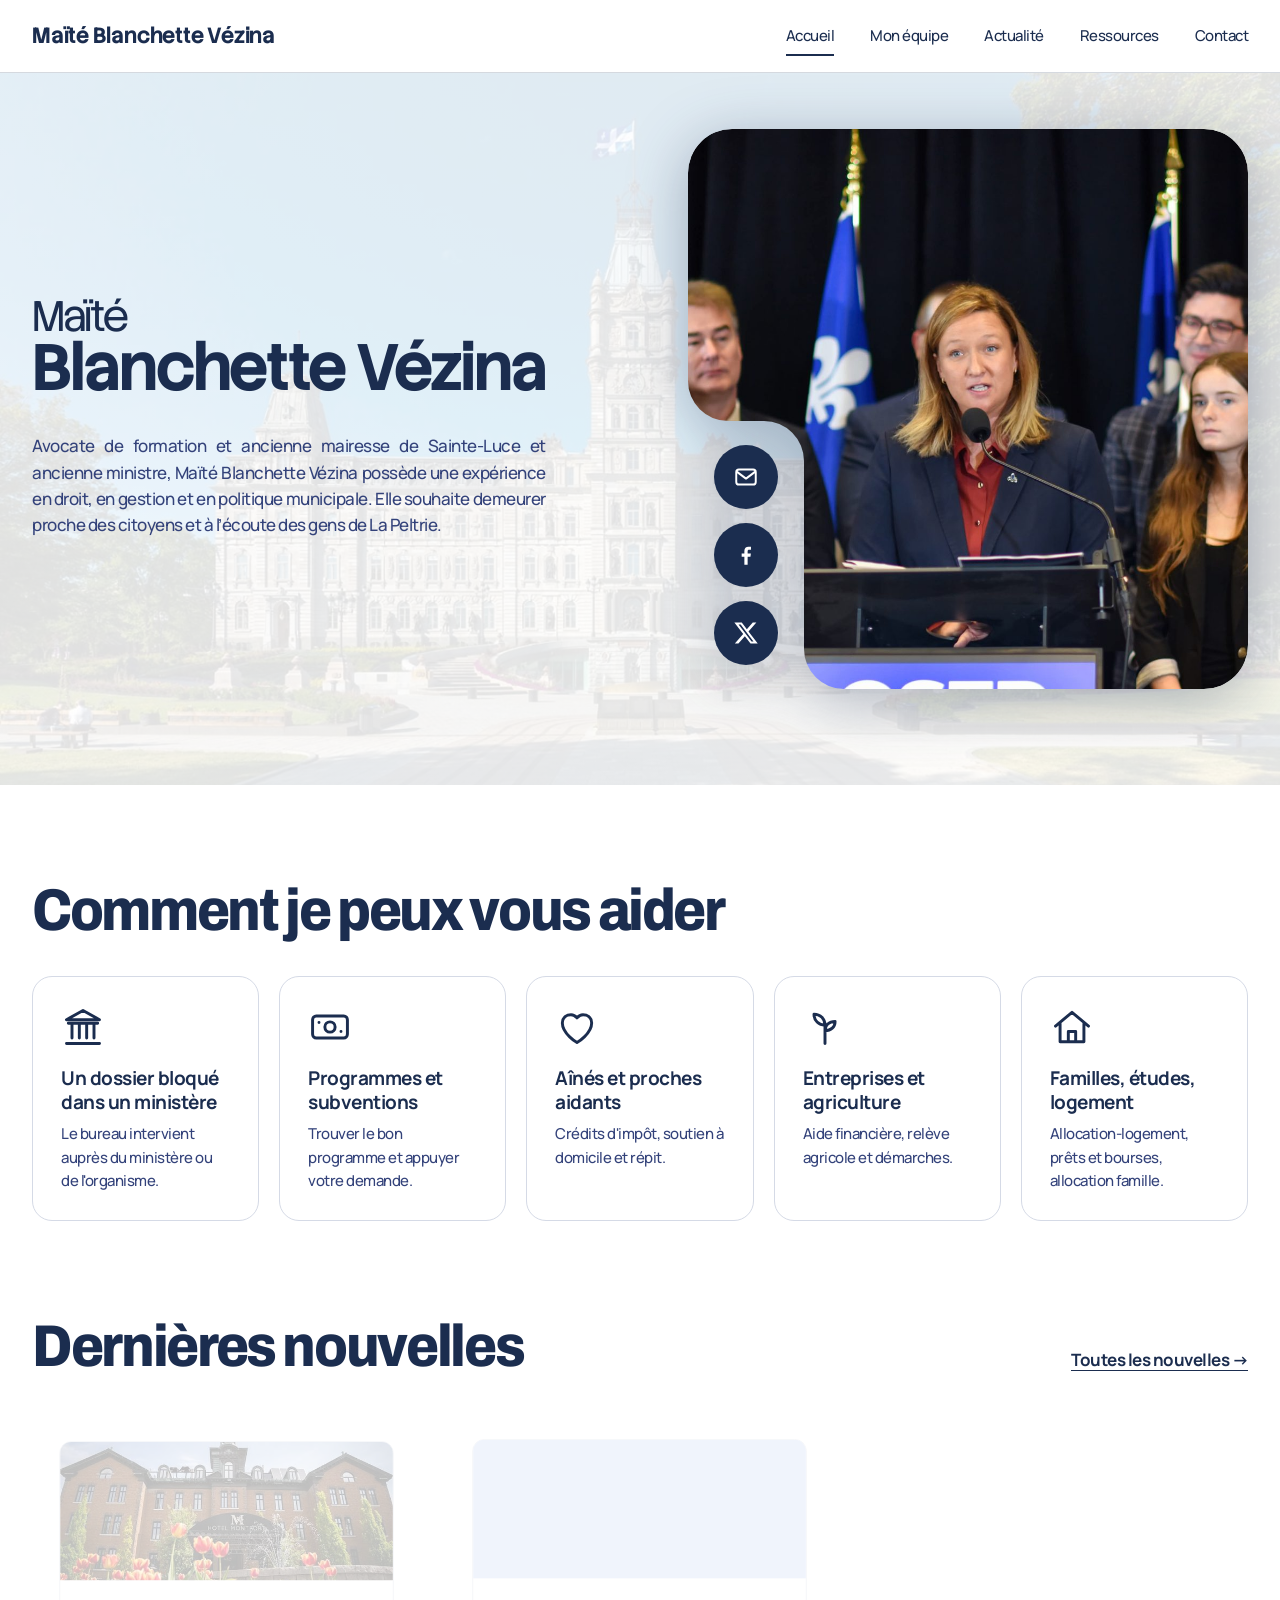
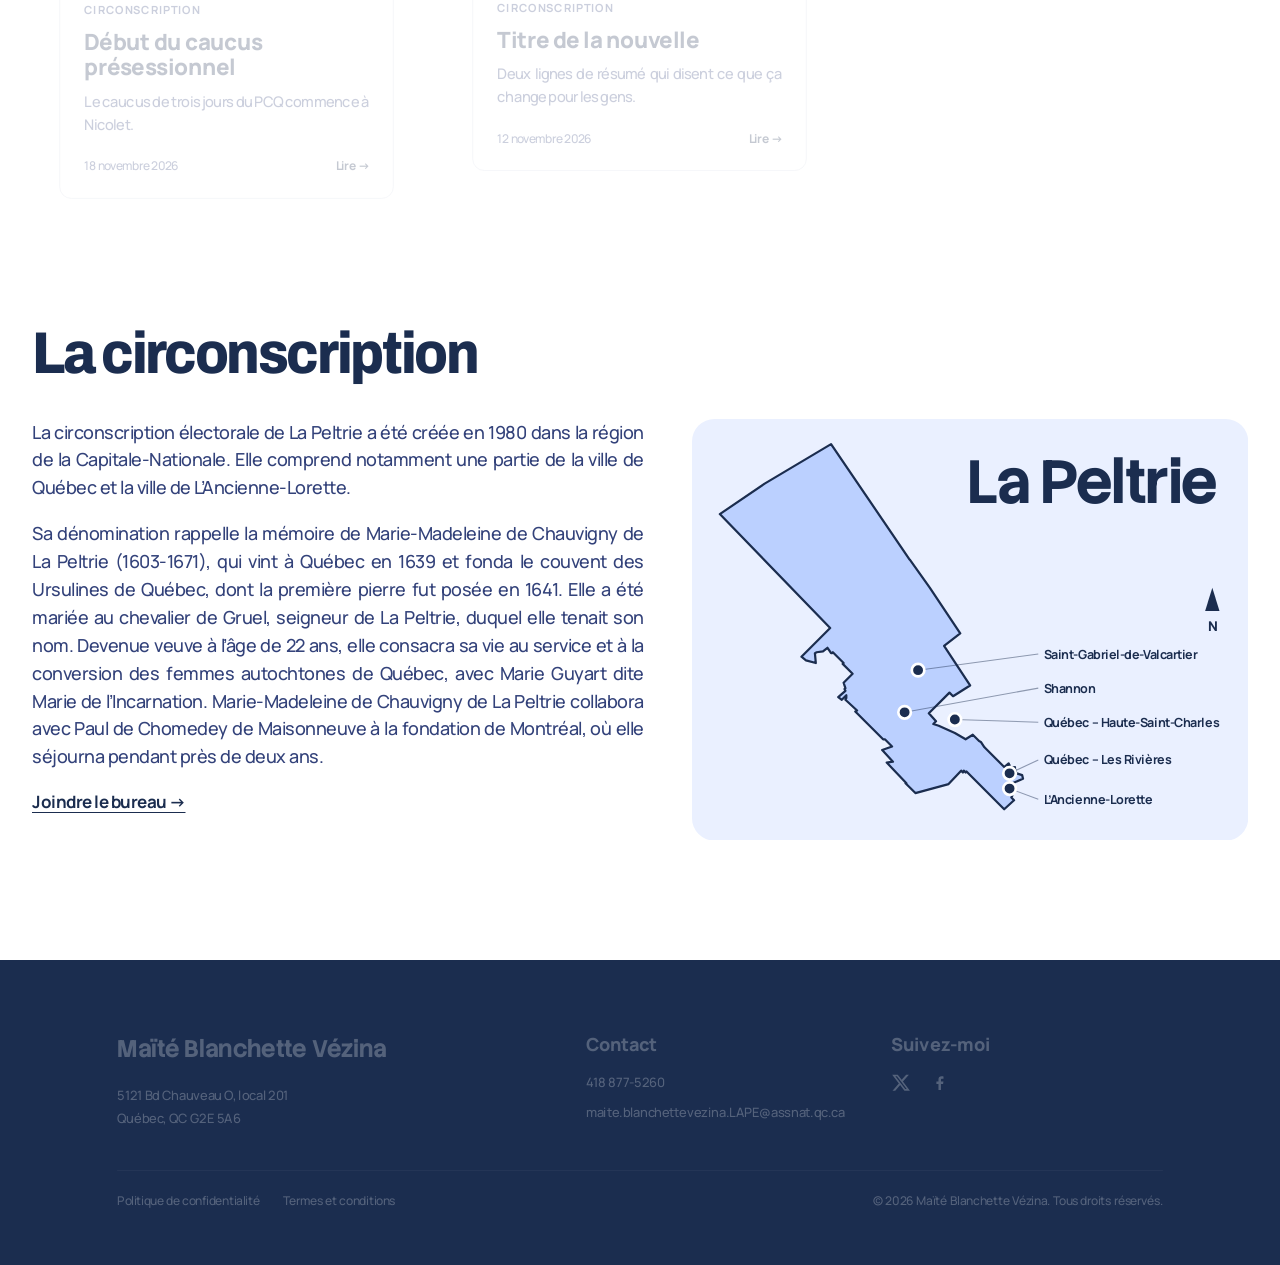
==== commit bcd74788: "Add files via upload" ====
--- a/index.html
+++ b/index.html
@@ -143,6 +143,7 @@
 <!-- Page d'un article (généré à partir du JSON) -->
 <section class="sec" id="article">
   <div class="wrap">
+    <div class="sec-head art-head" id="art-head"></div>
     <article class="art">
       <a class="art-back" href="#actualite">← Toutes les nouvelles</a>
       <div id="art-contenu"></div>
@@ -180,7 +181,9 @@
         <a class="cc" href="tel:+14188775260"><svg viewBox="0 0 24 24" aria-hidden="true"><path d="M5 4h4l2 5-2.5 1.5a11 11 0 0 0 5 5L15 13l5 2v4a2 2 0 0 1-2 2A15 15 0 0 1 3 6a2 2 0 0 1 2-2z"/></svg><b>Téléphone</b><span>418 877-5260</span></a>
         <a class="cc" href="https://www.google.com/maps/search/?api=1&query=5121+Bd+Chauveau+O,+Qu%C3%A9bec,+QC+G2E+5A6" target="_blank" rel="noopener"><svg viewBox="0 0 24 24" aria-hidden="true"><path d="M12 21s7-6.2 7-11.5A7 7 0 0 0 5 9.5C5 14.800 12 21 12 21z"/><circle cx="12" cy="9.5" r="2.5"/></svg><b>Adresse</b><span>5121 Bd Chauveau O, local 201<br>Québec, QC G2E 5A6</span></a>
       </div>
-      <a class="map" href="https://www.google.com/maps/search/?api=1&query=5121+Bd+Chauveau+O,+Qu%C3%A9bec,+QC+G2E+5A6" target="_blank" rel="noopener"><span class="map-in"><svg viewBox="0 0 24 24" aria-hidden="true"><path d="M12 21s7-6.2 7-11.5A7 7 0 0 0 5 9.5C5 14.800 12 21 12 21z"/><circle cx="12" cy="9.5" r="2.5"/></svg><b>[CARTE]</b><span>Ouvrir le bureau dans Google Maps →</span></span></a>
+      <div class="map">
+        <iframe title="Carte : bureau de circonscription, 5121 boulevard Chauveau Ouest, Québec" src="https://www.google.com/maps?q=5121+Boulevard+Chauveau+O,+Qu%C3%A9bec,+QC+G2E+5A6&amp;output=embed&amp;hl=fr" width="100%" height="100%" style="border:0" loading="lazy" referrerpolicy="no-referrer-when-downgrade" allowfullscreen></iframe>
+      </div>
     </div>
   </div>
 </section>
--- a/style.css
+++ b/style.css
@@ -163,7 +163,12 @@
 .post p{margin:0;color:var(--ink-soft);text-align:justify;hyphens:auto}
 .post .more{font-weight:700;color:var(--ink)}
 .vide{grid-column:1/-1;color:var(--ink-soft)}
-.art{max-width:760px;margin:0 auto;padding-top:64px}
+.art{max-width:760px;margin:0 auto}
+.art-head{grid-template-columns:1fr;margin-bottom:48px}
+.art-head>div{max-width:760px;margin:0 auto;width:100%}
+.art-head small{display:block;font-weight:700;letter-spacing:.06em;text-transform:uppercase;font-size:13px;color:var(--ink-soft);margin-bottom:14px}
+.art-head h1{margin:0 0 16px;font-family:var(--body);font-weight:800;font-size:clamp(34px,5.2vw,64px);line-height:1.05;letter-spacing:-.03em;text-wrap:balance}
+.art-head time{display:block;color:var(--ink-soft);font-size:16px}
 .art-back{display:inline-block;margin-bottom:32px;font-weight:700;text-decoration:underline;text-underline-offset:4px;transition:color .2s}
 .art-back:hover{color:#7C8497}
 .art small{display:block;font-weight:700;letter-spacing:.06em;text-transform:uppercase;font-size:13px;color:var(--ink-soft);margin-bottom:12px}
@@ -171,7 +176,7 @@
 .art time{display:block;color:var(--ink-soft);font-size:15px;margin-bottom:32px}
 .art-img{width:100%;aspect-ratio:2.4/1;object-fit:cover;border-radius:14px;margin-bottom:36px;display:block}
 .art-body p{margin:0 0 1.15em;font-size:19px;line-height:1.65;text-align:justify;hyphens:auto}
-.art-body h3{margin:1.6em 0 .6em;font-family:var(--body);font-weight:800;font-size:26px;letter-spacing:-.02em}
+.art-body h3{margin:1.6em 0 .6em;font-family:var(--display);font-weight:900;font-size:30px;line-height:1.1;letter-spacing:-.02em}
 
 .res{display:flex;flex-direction:column}
 .res{border-top:1.5px solid var(--ink)}
@@ -204,8 +209,8 @@
 .contact .info .cc:hover{border-color:var(--ink);transform:translateY(-4px)}
 .contact .info .cc svg{width:44px;height:44px;margin-bottom:14px;fill:none;stroke:var(--ink);stroke-width:1.6;stroke-linecap:round;stroke-linejoin:round}
 .contact .info .cc b{font-size:14px;letter-spacing:.08em;text-transform:uppercase;color:var(--ink-soft)}
-.contact .map{flex:1 1 100%;min-height:380px;border-radius:25px;overflow:hidden;background:#C6D5F7;display:flex;align-items:center;justify-content:center;text-align:center;color:var(--ink);transition:background .2s}
-.contact .map:hover{background:#B5C8F3}
+.contact .map{flex:1 1 100%;min-height:380px;border-radius:25px;overflow:hidden;background:#C6D5F7;position:relative}
+.contact .map iframe{position:absolute;inset:0;width:100%;height:100%;border:0;display:block}
 .contact .map-in{display:flex;flex-direction:column;align-items:center;gap:10px;font-weight:700}
 .contact .map-in svg{width:52px;height:52px;fill:none;stroke:var(--ink);stroke-width:1.6;stroke-linecap:round;stroke-linejoin:round}
 .contact form{flex:1.3 1 420px;min-width:0;background:var(--paper);border:1.5px solid var(--ink);border-radius:36px;padding:36px;display:flex;flex-direction:column;gap:20px}
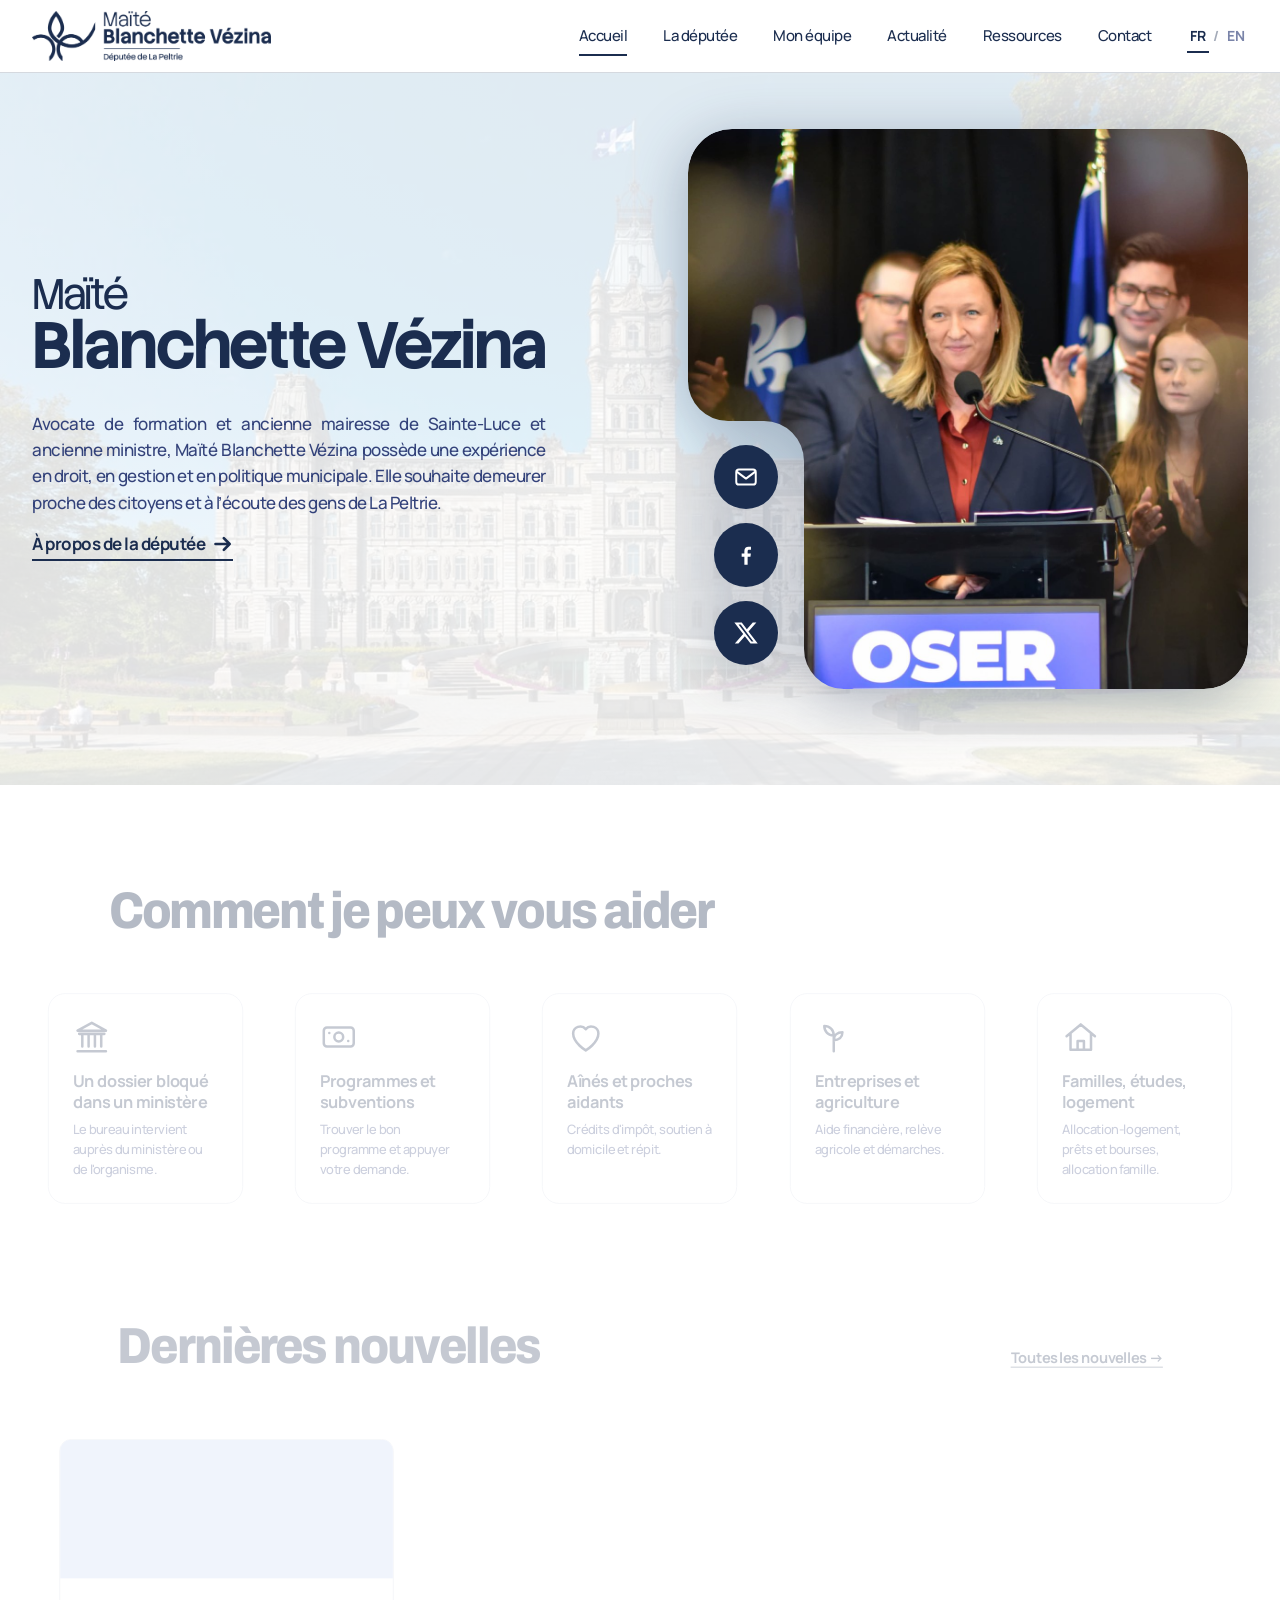
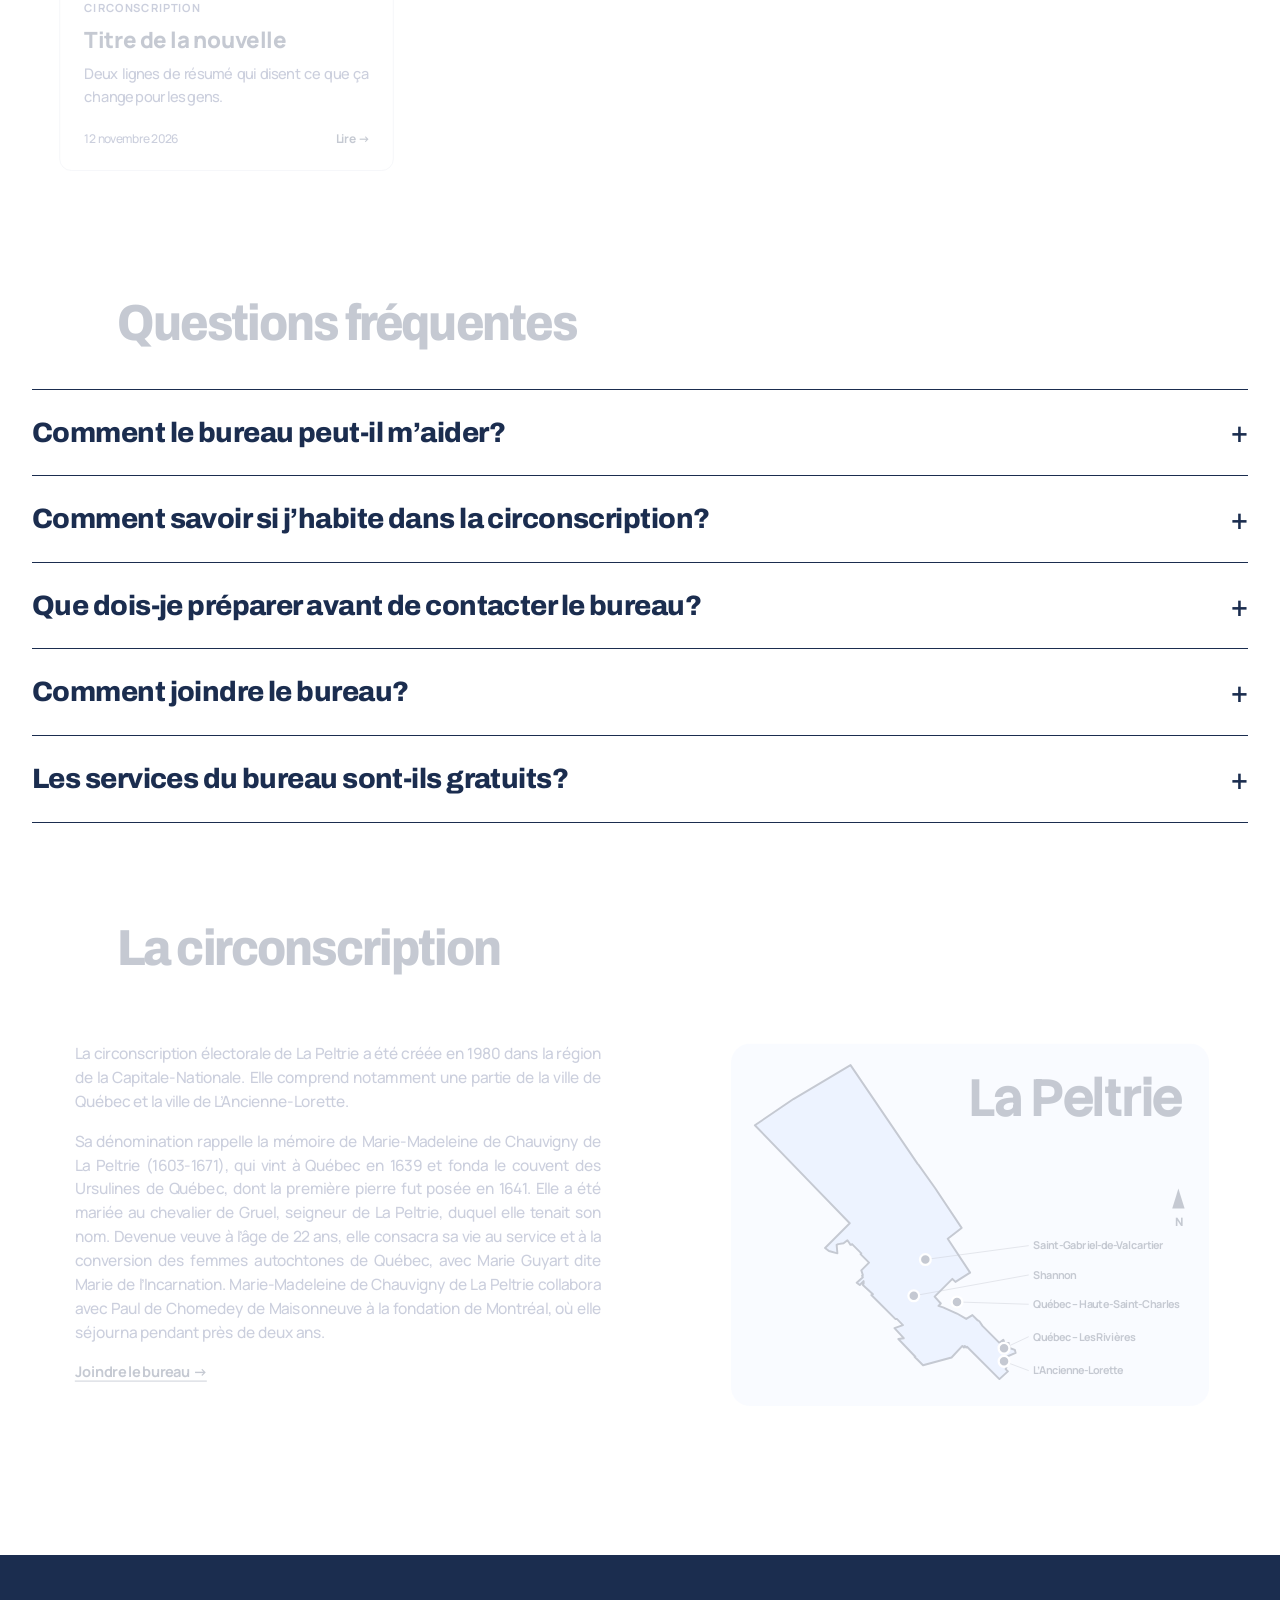
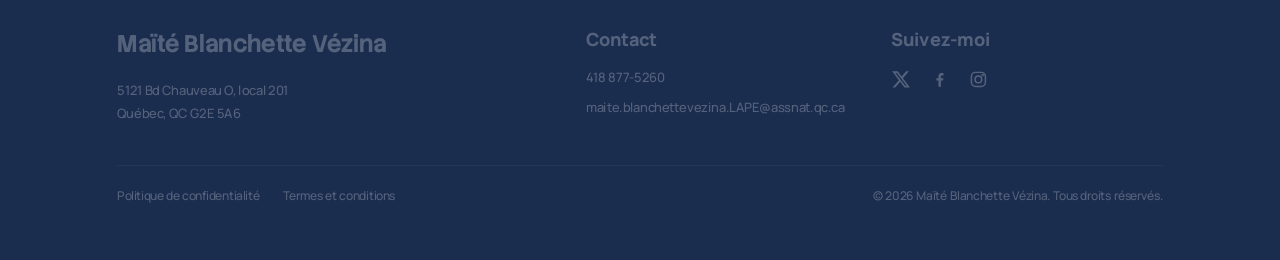
==== commit f0c6a5b2: "Add files via upload" ====
--- a/index.html
+++ b/index.html
@@ -3,6 +3,12 @@
 <head>
 <meta charset="utf-8">
 <meta name="viewport" content="width=device-width, initial-scale=1">
+<script>
+(function(){var l=location;if(!/^https?:$/.test(l.protocol)||/claude/i.test(l.hostname))return;var b=l.pathname.replace(/index\.html$/,'').replace(/(?:depute|equipe|actualite|ressources|contact|confidentialite|conditions)(?:\/.*)?$/,'');if(b.charAt(b.length-1)!=='/')b+='/';window.CHEMINS=true;window.BASE=b;document.write('<base href="'+b+'">');})();
+</script>
+<link rel="icon" href="favicon.ico" sizes="any">
+<link rel="icon" type="image/png" sizes="192x192" href="favicon-192.png">
+<link rel="apple-touch-icon" href="apple-touch-icon.png">
 <title>Maïté Blanchette Vézina</title>
 <link rel="preconnect" href="https://fonts.googleapis.com">
 <link rel="preconnect" href="https://fonts.gstatic.com" crossorigin>
@@ -13,28 +19,31 @@
 
 <header class="top">
   <div class="wrap">
-    <a class="logo" href="#accueil">Maïté Blanchette Vézina</a>
+    <a class="logo" href="#accueil"><img src="logo-site.png" alt="Maïté Blanchette Vézina, députée de La Peltrie" width="1200" height="251"></a>
     <ul class="nav" id="nav">
       <li><a href="#accueil" aria-current="true">Accueil</a></li>
+      <li><a href="#depute">La députée</a></li>
       <li><a href="#equipe">Mon équipe</a></li>
       <li><a href="#actualite">Actualité</a></li>
       <li><a href="#ressources">Ressources</a></li>
       <li><a href="#contact">Contact</a></li>
+      <li class="nav-lang"><div class="lang" role="group" aria-label="Langue"><button type="button" data-l="fr" aria-pressed="true">FR</button><i>/</i><button type="button" data-l="en" aria-pressed="false">EN</button></div></li>
     </ul>
     <div class="meta">
+      <div class="lang" role="group" aria-label="Langue"><button type="button" data-l="fr" aria-pressed="true">FR</button><i>/</i><button type="button" data-l="en" aria-pressed="false">EN</button></div>
       <button class="burger" id="burger" type="button" aria-label="Menu" aria-expanded="false" aria-controls="nav"><span class="bars" aria-hidden="true"><i></i><i></i><i></i></span></button>
     </div>
   </div>
 </header>
 
 <main>
-<!-- Accueil -->
+
 <div id="accueil">
 <section class="hero">
   <div class="wrap">
     <div class="hero-text">
       <div class="tb"><h1 class="display"><span style="font-weight:300;font-size:.65em">Maïté</span><br><span style="white-space:nowrap">Blanchette Vézina</span></h1>
-      <p class="lead">Avocate de formation et ancienne mairesse de Sainte-Luce et ancienne ministre, Maïté Blanchette Vézina possède une expérience en droit, en gestion et en politique municipale. Elle souhaite demeurer proche des citoyens et à l’écoute des gens de La Peltrie.</p></div>
+      <p class="lead">Avocate de formation et ancienne mairesse de Sainte-Luce et ancienne ministre, Maïté Blanchette Vézina possède une expérience en droit, en gestion et en politique municipale. Elle souhaite demeurer proche des citoyens et à l’écoute des gens de La Peltrie.</p><a class="hero-more" href="#depute">À propos de la députée <svg viewBox="0 0 24 24" aria-hidden="true"><path d="M3 12h17M13 5l7 7-7 7"/></svg></a></div>
     </div>
 
     <div class="card">
@@ -65,6 +74,19 @@
   <div class="wrap">
     <div class="hrow"><h2 id="h-nouv">Dernières nouvelles</h2><a class="hlink" href="#actualite">Toutes les nouvelles →</a></div>
     <div class="news" id="home-news"></div>
+  </div>
+</section>
+
+<section class="hsec" aria-labelledby="h-faq">
+  <div class="wrap">
+    <h2 id="h-faq">Questions fréquentes</h2>
+    <div class="faq">
+      <details><summary>Comment le bureau peut-il m’aider?</summary><div class="fa"><p>Si un dossier est bloqué dans un ministère ou un organisme, si vous cherchez le bon programme ou si vous voulez porter plainte, le bureau prend votre dossier en charge, joint la bonne personne et fait le suivi avec vous.</p><a href="#ressources">Voir les ressources →</a></div></details>
+      <details><summary>Comment savoir si j’habite dans la circonscription?</summary><div class="fa"><p>Entrez votre code postal dans l’outil d’Élections Québec pour connaître votre circonscription.</p><a href="https://www.electionsquebec.qc.ca/francais/provincial/carte-electorale/trouvez-votre-circonscription.php" target="_blank" rel="noopener">Vérifier sur le site d’Élections Québec →</a></div></details>
+      <details><summary>Que dois-je préparer avant de contacter le bureau?</summary><div class="fa"><p>Votre numéro de dossier, les lettres ou courriels reçus, les dates importantes et une courte description du problème. Si un délai de recours court, mentionnez-le dès le premier contact.</p></div></details>
+      <details><summary>Comment joindre le bureau?</summary><div class="fa"><p>Par téléphone au 418 877-5260, par courriel à maite.blanchettevezina.LAPE@assnat.qc.ca ou en personne au 5121 Bd Chauveau O, local 201, à Québec. Le bureau est ouvert du lundi au jeudi de 8 h 30 à 12 h et de 13 h à 16 h 30, et le vendredi de 8 h 30 à 12 h.</p><a href="#contact">Page Contact →</a></div></details>
+      <details><summary>Les services du bureau sont-ils gratuits?</summary><div class="fa"><p>Oui, les services du bureau de circonscription sont gratuits.</p></div></details>
+    </div>
   </div>
 </section>
 
@@ -96,7 +118,7 @@
 </section>
 </div>
 
-<!-- Mon équipe -->
+
 <section class="sec" id="equipe">
   <div class="wrap">
     <div class="sec-head">
@@ -104,9 +126,9 @@
       <p>Les personnes qui répondent à vos appels, reçoivent vos courriels et font avancer vos dossiers au bureau de circonscription.</p>
     </div>
     <div class="team">
-      <div class="member" role="button" tabindex="0" aria-haspopup="dialog" data-desc="[Description : parcours, rôle au bureau, dossiers dont elle s'occupe, comment la joindre.]"><div class="ph">[PHOTO]</div><b>Manon Cambefort</b><span>Responsable du bureau de circonscription</span></div>
-      <div class="member" role="button" tabindex="0" aria-haspopup="dialog" data-desc="[Description : parcours, rôle au bureau, dossiers dont il s'occupe, comment le joindre.]"><div class="ph">[PHOTO]</div><b>Julien Dufour</b><span>Co-responsable du bureau de circonscription</span></div>
-      <div class="member" role="button" tabindex="0" aria-haspopup="dialog" data-desc="[Description : parcours, rôle auprès de la députée, dossiers dont il s'occupe, comment le joindre.]"><div class="ph">[PHOTO]</div><b>Elliott Sladecek</b><span>Attaché politique</span></div>
+      <div class="member" role="button" tabindex="0" aria-haspopup="dialog" data-desc="[Description : parcours, rôle au bureau, dossiers dont elle s'occupe, comment la joindre.]"><div class="ph photo"><img src="equipe-manon.jpg" alt="Manon Cambefort" loading="lazy" style="object-position:50% 12%"></div><b>Manon Cambefort</b><span>Responsable du bureau de circonscription</span></div>
+      <div class="member" role="button" tabindex="0" aria-haspopup="dialog" data-desc="[Description : parcours, rôle au bureau, dossiers dont il s'occupe, comment le joindre.]"><div class="ph photo"><img src="equipe-julien.jpg" alt="Julien Dufour" loading="lazy" style="object-position:50% 20%"></div><b>Julien Dufour</b><span>Co-responsable du bureau de circonscription</span></div>
+      <div class="member" role="button" tabindex="0" aria-haspopup="dialog" data-desc="[Description : parcours, rôle auprès de la députée, dossiers dont il s'occupe, comment le joindre.]"><div class="ph photo"><img src="equipe-elliott.jpg" alt="Elliott Sladecek" loading="lazy" style="object-position:50% 30%"></div><b>Elliott Sladecek</b><span>Attaché politique</span></div>
     </div>
   </div>
 </section>
@@ -128,19 +150,19 @@
   </div>
 </dialog>
 
-<!-- Actualité -->
+
 <section class="sec" id="actualite">
   <div class="wrap">
     <div class="sec-head">
       <h2 class="display">Actualité</h2>
-      <p>Annonces, communiqués et rendez-vous de la députée, dans la circonscription et à Québec.</p>
+      <p>Annonces, communiqués et rendez-vous de la députée, dans la circonscription et sur la colline parlementaire.</p>
     </div>
     <div class="chips" id="chips" role="group" aria-label="Filtrer les nouvelles"></div>
     <div class="news" id="news"></div>
   </div>
 </section>
 
-<!-- Page d'un article (généré à partir du JSON) -->
+
 <section class="sec" id="article">
   <div class="wrap">
     <div class="sec-head art-head" id="art-head"></div>
@@ -151,7 +173,7 @@
   </div>
 </section>
 
-<!-- Ressources -->
+
 <section class="sec" id="ressources">
   <div class="wrap">
     <div class="sec-head">
@@ -168,7 +190,7 @@
   </div>
 </section>
 
-<!-- Contact -->
+
 <section class="sec" id="contact">
   <div class="wrap">
     <div class="sec-head">
@@ -177,9 +199,10 @@
     </div>
     <div class="contact">
       <div class="info">
-        <a class="cc" href="mailto:maite.blanchettevezina.LAPE@assnat.qc.ca"><svg viewBox="0 0 24 24" aria-hidden="true"><rect x="3" y="5" width="18" height="14" rx="2.5"/><path d="m4 7.5 8 6 8-6"/></svg><b>Courriel</b><span>maite.blanchettevezina.LAPE@assnat.qc.ca</span></a>
+        <a class="cc" href="mailto:maite.blanchettevezina.LAPE@assnat.qc.ca"><svg viewBox="0 0 24 24" aria-hidden="true"><rect x="3" y="5" width="18" height="14" rx="2.5"/><path d="m4 7.5 8 6 8-6"/></svg><b>Courriel</b><span>maite.blanchettevezina.LAPE<wbr>@assnat.qc.ca</span></a>
         <a class="cc" href="tel:+14188775260"><svg viewBox="0 0 24 24" aria-hidden="true"><path d="M5 4h4l2 5-2.5 1.5a11 11 0 0 0 5 5L15 13l5 2v4a2 2 0 0 1-2 2A15 15 0 0 1 3 6a2 2 0 0 1 2-2z"/></svg><b>Téléphone</b><span>418 877-5260</span></a>
         <a class="cc" href="https://www.google.com/maps/search/?api=1&query=5121+Bd+Chauveau+O,+Qu%C3%A9bec,+QC+G2E+5A6" target="_blank" rel="noopener"><svg viewBox="0 0 24 24" aria-hidden="true"><path d="M12 21s7-6.2 7-11.5A7 7 0 0 0 5 9.5C5 14.800 12 21 12 21z"/><circle cx="12" cy="9.5" r="2.5"/></svg><b>Adresse</b><span>5121 Bd Chauveau O, local 201<br>Québec, QC G2E 5A6</span></a>
+        <div class="cc"><svg viewBox="0 0 24 24" aria-hidden="true"><circle cx="12" cy="12" r="9"/><path d="M12 7v5l3 2"/></svg><b>Heures d’ouverture</b><dl class="hrs"><dt>Lundi au jeudi</dt><dd>8 h 30 – 12 h<br>13 h – 16 h 30</dd><dt>Vendredi</dt><dd>8 h 30 – 12 h</dd><dt>Samedi et dimanche</dt><dd>Fermé</dd></dl></div>
       </div>
       <div class="map">
         <iframe title="Carte : bureau de circonscription, 5121 boulevard Chauveau Ouest, Québec" src="https://www.google.com/maps?q=5121+Boulevard+Chauveau+O,+Qu%C3%A9bec,+QC+G2E+5A6&amp;output=embed&amp;hl=fr" width="100%" height="100%" style="border:0" loading="lazy" referrerpolicy="no-referrer-when-downgrade" allowfullscreen></iframe>
@@ -187,6 +210,234 @@
     </div>
   </div>
 </section>
+
+<section class="sec" id="depute">
+  <div class="wrap">
+    <div class="sec-head">
+      <h2 class="display">La députée</h2>
+      <p>Avocate, ancienne mairesse et ancienne ministre : le parcours de Maïté Blanchette Vézina.</p>
+    </div>
+    <p class="dep-intro">Née à Montmagny en 1985, Maïté Blanchette Vézina est avocate de formation. Ancienne mairesse de Sainte-Luce et ancienne ministre, elle représente La Peltrie à l’Assemblée nationale depuis octobre 2026.</p>
+    <h3 class="dep-h">Parcours</h3>
+    <ol class="tv" id="tv">
+      <div class="tv-line" aria-hidden="true"><div class="tv-fill" id="tvFill"></div></div>
+      <li class="tv-item">
+        <p class="tv-num" aria-hidden="true">1985</p>
+        <div class="tv-body">
+          <h3>Née à Montmagny</h3>
+          <p class="tv-text">Maïté Blanchette Vézina naît à Montmagny, en Chaudière-Appalaches.</p>
+        </div>
+      </li>
+      <li class="tv-item">
+        <p class="tv-num" aria-hidden="true">2005</p>
+        <div class="tv-body">
+          <p class="tv-step">2005 – 2010</p>
+          <h3>Études à l’Université Laval</h3>
+          <p class="tv-text">Elle obtient un certificat en communication publique (2007), puis un baccalauréat en droit (2009). Elle est admise au Barreau du Québec en 2010.</p>
+        </div>
+      </li>
+      <li class="tv-item">
+        <p class="tv-num" aria-hidden="true">2009</p>
+        <div class="tv-body">
+          <p class="tv-step">2009 – 2013</p>
+          <h3>Avocate chez DS Avocats</h3>
+          <p class="tv-text">Elle y commence sa pratique en droit des affaires.</p>
+        </div>
+      </li>
+      <li class="tv-item">
+        <p class="tv-num" aria-hidden="true">2013</p>
+        <div class="tv-body">
+          <p class="tv-step">2013 – 2018</p>
+          <h3>Avocate dans le Bas-Saint-Laurent</h3>
+          <p class="tv-text">Elle exerce chez Avocats BSL. De 2013 à 2017, elle est aussi conférencière et formatrice en droit des entreprises dans le programme Lancement d’une entreprise, avec le Centre de formation Rimouski-Neigette, l’UQAR et le Cégep de Rimouski. De 2014 à 2017, elle préside le conseil d’administration de l’École de danse Quatre Temps.</p>
+        </div>
+      </li>
+      <li class="tv-item">
+        <p class="tv-num" aria-hidden="true">2017</p>
+        <div class="tv-body">
+          <p class="tv-step">2017 – 2021</p>
+          <h3>Mairesse de Sainte-Luce</h3>
+          <p class="tv-text">Élue en novembre 2017, elle préside aussi le conseil d’administration du Transport adapté et collectif de La Mitis (2018–2021) et siège au Comité des jeunes élus de la Fédération québécoise des municipalités (2020–2021).</p>
+        </div>
+      </li>
+      <li class="tv-item">
+        <p class="tv-num" aria-hidden="true">2018</p>
+        <div class="tv-body">
+          <p class="tv-step">2018 – 2021</p>
+          <h3>À la tête d’Idéal Légal</h3>
+          <p class="tv-text">En parallèle de son mandat de mairesse, elle est avocate et présidente-directrice générale d’Idéal Légal.</p>
+        </div>
+      </li>
+      <li class="tv-item">
+        <p class="tv-num" aria-hidden="true">2021</p>
+        <div class="tv-body">
+          <p class="tv-step">2021 – 2022</p>
+          <h3>Directrice régionale à Centraide</h3>
+          <p class="tv-text">Elle est directrice régionale du Bas-Saint-Laurent pour Centraide Québec, Chaudière-Appalaches et Bas-Saint-Laurent, et administratrice du Musée régional de Rimouski. En 2021, elle cosigne l’ouvrage 11 brefs essais pour des villes résilientes et durables (éditions Somme toute).</p>
+        </div>
+      </li>
+      <li class="tv-item">
+        <p class="tv-num" aria-hidden="true">2022</p>
+        <div class="tv-body">
+          <p class="tv-step">3 octobre 2022</p>
+          <h3>Élue députée de Rimouski</h3>
+          <p class="tv-text">Candidate de la Coalition avenir Québec, elle remporte la circonscription avec 41,75 % des voix. Le siège était auparavant détenu par le Parti québécois.</p>
+        </div>
+      </li>
+      <li class="tv-item">
+        <p class="tv-num" aria-hidden="true">2022</p>
+        <div class="tv-body">
+          <p class="tv-step">20 octobre 2022 – 10 septembre 2025</p>
+          <h3>Ministre des Ressources naturelles et des Forêts</h3>
+          <p class="tv-text">Elle est aussi ministre responsable des régions du Bas-Saint-Laurent et de la Gaspésie–Îles-de-la-Madeleine. Elle quitte le Conseil des ministres lors du remaniement de septembre 2025.</p>
+        </div>
+      </li>
+      <li class="tv-item">
+        <p class="tv-num" aria-hidden="true">2025</p>
+        <div class="tv-body">
+          <p class="tv-step">18 septembre 2025</p>
+          <h3>Députée indépendante</h3>
+          <p class="tv-text">Environ une semaine après avoir quitté le cabinet, elle quitte le caucus de la CAQ en dénonçant que les régions sont laissées de côté. Elle siège comme indépendante pour Rimouski.</p>
+        </div>
+      </li>
+      <li class="tv-item">
+        <p class="tv-num" aria-hidden="true">2026</p>
+        <div class="tv-body">
+          <p class="tv-step">24 mars 2026</p>
+          <h3>Passage au Parti conservateur du Québec</h3>
+          <p class="tv-text">Elle se joint au parti d’Éric Duhaime et annonce qu’elle se présentera dans La Peltrie. Elle devient la seule élue conservatrice à l’Assemblée nationale.</p>
+        </div>
+      </li>
+      <li class="tv-item">
+        <p class="tv-num" aria-hidden="true">2026</p>
+        <div class="tv-body">
+          <p class="tv-step">5 octobre 2026</p>
+          <h3>Élue députée de La Peltrie</h3>
+          <p class="tv-text">Elle remporte La Peltrie, et le Parti conservateur fait élire 19 députés. Le 7 octobre, Éric Duhaime la nomme leader parlementaire du parti, qui forme le deuxième groupe d’opposition.</p>
+        </div>
+      </li>
+    </ol>
+  </div>
+</section>
+
+
+<section class="sec" id="confidentialite">
+  <div class="wrap">
+    <div class="sec-head">
+      <h2 class="display">Politique de confidentialité</h2>
+      <p>Comment ce site traite vos renseignements personnels.</p>
+    </div>
+    <div class="legal">
+      <div class="lg-fr">
+        <p class="lg-date">Dernière mise à jour : 23 novembre 2026</p>
+        <h3>1. Qui sommes-nous</h3>
+        <p>Ce site est celui du bureau de circonscription de Maïté Blanchette Vézina, députée de La Peltrie à l’Assemblée nationale du Québec. Le bureau est situé au 5121 Bd Chauveau O, local 201, Québec (Québec) G2E 5A6.</p>
+        <h3>2. Les renseignements que nous recueillons</h3>
+        <p>Ce site ne contient aucun formulaire et ne vous demande aucun renseignement personnel. Les renseignements que vous nous transmettez par courriel, par téléphone ou en personne (par exemple votre nom, vos coordonnées et les détails de votre dossier) nous parviennent uniquement parce que vous choisissez de nous les fournir.</p>
+        <p>Comme pour la plupart des sites, l’hébergeur du site peut enregistrer des données techniques de base lors de votre visite, comme votre adresse IP, le type de navigateur et les pages consultées.</p>
+        <h3>3. Ce que le site n’utilise pas</h3>
+        <p>À la date de cette politique, le site n’utilise ni témoin publicitaire, ni outil d’analyse de trafic, ni profilage.</p>
+        <h3>4. Services de tiers</h3>
+        <ul><li>Hébergement : le site est hébergé par GitHub Pages (GitHub, Inc.).</li><li>Polices de caractères : le site charge ses polices depuis Google Fonts. Votre navigateur communique alors avec les serveurs de Google, qui peuvent voir votre adresse IP.</li><li>Liens externes : les liens vers Google Maps, X, Facebook et d’autres sites vous mènent hors de ce site. Leurs pratiques relèvent de leurs propres politiques.</li></ul>
+        <h3>5. Stockage dans votre navigateur</h3>
+        <p>Le site conserve dans votre navigateur un seul élément : votre choix de langue (FR ou EN). Il ne contient aucun renseignement personnel et vous pouvez l’effacer en tout temps.</p>
+        <h3>6. Utilisation de vos renseignements</h3>
+        <p>Nous utilisons les renseignements que vous nous transmettez pour répondre à votre demande et, au besoin, pour faire des démarches en votre nom auprès d’un ministère ou d’un organisme, avec votre accord. Nous ne vendons pas vos renseignements et ne les communiquons pas à des fins commerciales.</p>
+        <h3>7. Conservation et sécurité</h3>
+        <p>Nous conservons vos renseignements le temps nécessaire pour traiter votre demande, puis nous les détruisons ou les conservons selon les règles applicables. Nous prenons des mesures raisonnables pour les protéger.</p>
+        <h3>8. Vos droits</h3>
+        <p>Vous pouvez demander d’accéder aux renseignements que nous détenons sur vous, de les faire corriger ou de retirer votre consentement en écrivant à <a href="mailto:maite.blanchettevezina.LAPE@assnat.qc.ca">maite.blanchettevezina.LAPE@assnat.qc.ca</a>. Si vous estimez que vos droits ne sont pas respectés, vous pouvez porter plainte auprès de la Commission d’accès à l’information du Québec.</p>
+        <h3>9. Modifications</h3>
+        <p>Nous pouvons modifier cette politique. La date de la dernière mise à jour figure en haut de cette page.</p>
+        <h3>10. Nous joindre</h3>
+        <p>Pour toute question sur cette politique : <a href="mailto:maite.blanchettevezina.LAPE@assnat.qc.ca">maite.blanchettevezina.LAPE@assnat.qc.ca</a> ou 418 877-5260.</p>
+      </div>
+      <div class="lg-en">
+        <p class="lg-date">Last updated: November 23, 2026</p>
+        <h3>1. Who we are</h3>
+        <p>This website belongs to the constituency office of Maïté Blanchette Vézina, MNA for La Peltrie in the National Assembly of Québec. The office is located at 5121 Bd Chauveau O, suite 201, Québec (Québec) G2E 5A6.</p>
+        <h3>2. Information we collect</h3>
+        <p>This website has no forms and does not ask for any personal information. Information you send us by email, by phone or in person (for example your name, contact details and the details of your file) reaches us only because you choose to provide it.</p>
+        <p>As with most websites, the site’s host may record basic technical data when you visit, such as your IP address, browser type and the pages viewed.</p>
+        <h3>3. What the website does not use</h3>
+        <p>As of the date of this policy, the website uses no advertising cookies, no traffic analytics tools and no profiling.</p>
+        <h3>4. Third-party services</h3>
+        <ul><li>Hosting: the website is hosted by GitHub Pages (GitHub, Inc.).</li><li>Fonts: the website loads its fonts from Google Fonts. Your browser then contacts Google’s servers, which can see your IP address.</li><li>External links: links to Google Maps, X, Facebook and other sites take you away from this website. Their practices are governed by their own policies.</li></ul>
+        <h3>5. Storage in your browser</h3>
+        <p>The website stores a single item in your browser: your language choice (FR or EN). It contains no personal information and you can clear it at any time.</p>
+        <h3>6. How we use your information</h3>
+        <p>We use the information you send us to respond to your request and, where needed, to take steps on your behalf with a ministry or agency, with your agreement. We do not sell your information or share it for commercial purposes.</p>
+        <h3>7. Retention and security</h3>
+        <p>We keep your information for as long as needed to handle your request, then destroy it or retain it according to the applicable rules. We take reasonable measures to protect it.</p>
+        <h3>8. Your rights</h3>
+        <p>You may ask to access the information we hold about you, have it corrected or withdraw your consent by writing to <a href="mailto:maite.blanchettevezina.LAPE@assnat.qc.ca">maite.blanchettevezina.LAPE@assnat.qc.ca</a>. If you believe your rights are not being respected, you may file a complaint with the Commission d’accès à l’information du Québec.</p>
+        <h3>9. Changes</h3>
+        <p>We may update this policy. The date of the latest update appears at the top of this page.</p>
+        <h3>10. Contact us</h3>
+        <p>For any question about this policy: <a href="mailto:maite.blanchettevezina.LAPE@assnat.qc.ca">maite.blanchettevezina.LAPE@assnat.qc.ca</a> or 418 877-5260.</p>
+      </div>
+    </div>
+  </div>
+</section>
+
+
+<section class="sec" id="conditions">
+  <div class="wrap">
+    <div class="sec-head">
+      <h2 class="display">Termes et conditions</h2>
+      <p>Les règles qui encadrent l’utilisation de ce site.</p>
+    </div>
+    <div class="legal">
+      <div class="lg-fr">
+        <p class="lg-date">Dernière mise à jour : 23 novembre 2026</p>
+        <h3>1. Acceptation</h3>
+        <p>En utilisant ce site, vous acceptez les présentes conditions. Si vous ne les acceptez pas, veuillez ne pas utiliser le site.</p>
+        <h3>2. Nature du site</h3>
+        <p>Ce site présente le travail et les services du bureau de circonscription de Maïté Blanchette Vézina, députée de La Peltrie. Il n’est pas le site officiel de l’Assemblée nationale du Québec.</p>
+        <h3>3. Information à titre indicatif</h3>
+        <p>Le contenu du site est fourni à titre informatif seulement. Il ne constitue ni un avis juridique, ni un avis financier, ni un avis professionnel. Les programmes, les montants et les dates mentionnés peuvent changer : vérifiez toujours auprès de l’organisme concerné ou sur les sites officiels du gouvernement.</p>
+        <h3>4. Propriété intellectuelle</h3>
+        <p>Sauf mention contraire, les textes, les images, le logo et les autres éléments du site sont protégés par le droit d’auteur et d’autres droits. Vous ne pouvez pas les reproduire ou les utiliser à des fins commerciales sans autorisation écrite.</p>
+        <h3>5. Liens externes</h3>
+        <p>Le site contient des liens vers des sites de tiers, fournis pour votre commodité. Nous ne contrôlons pas ces sites et ne sommes pas responsables de leur contenu ni de leurs pratiques.</p>
+        <h3>6. Utilisation acceptable</h3>
+        <p>Vous vous engagez à ne pas utiliser le site de façon illégale, à ne pas tenter d’en perturber le fonctionnement et à ne pas y accéder de façon non autorisée.</p>
+        <h3>7. Limitation de responsabilité</h3>
+        <p>Nous faisons des efforts raisonnables pour que le site soit exact et disponible, mais nous ne pouvons pas le garantir. Dans la mesure permise par la loi, nous ne sommes pas responsables des dommages découlant de l’utilisation du site ou de l’impossibilité de l’utiliser.</p>
+        <h3>8. Droit applicable</h3>
+        <p>Les présentes conditions sont régies par les lois applicables au Québec et les lois fédérales du Canada qui s’y appliquent. Tout litige relève des tribunaux du district judiciaire de Québec.</p>
+        <h3>9. Modifications</h3>
+        <p>Nous pouvons modifier ces conditions en tout temps. La date de la dernière mise à jour figure en haut de cette page.</p>
+        <h3>10. Nous joindre</h3>
+        <p>Pour toute question : <a href="mailto:maite.blanchettevezina.LAPE@assnat.qc.ca">maite.blanchettevezina.LAPE@assnat.qc.ca</a> ou 418 877-5260.</p>
+      </div>
+      <div class="lg-en">
+        <p class="lg-date">Last updated: November 23, 2026</p>
+        <h3>1. Acceptance</h3>
+        <p>By using this website, you accept these terms. If you do not accept them, please do not use the website.</p>
+        <h3>2. Nature of the website</h3>
+        <p>This website presents the work and services of the constituency office of Maïté Blanchette Vézina, MNA for La Peltrie. It is not the official website of the National Assembly of Québec.</p>
+        <h3>3. Information for guidance only</h3>
+        <p>The content of this website is provided for information only. It is not legal, financial or professional advice. Programs, amounts and dates mentioned may change: always check with the organization concerned or on official government websites.</p>
+        <h3>4. Intellectual property</h3>
+        <p>Unless otherwise stated, the texts, images, logo and other elements of the website are protected by copyright and other rights. You may not reproduce or use them for commercial purposes without written permission.</p>
+        <h3>5. External links</h3>
+        <p>The website contains links to third-party sites, provided for your convenience. We do not control these sites and are not responsible for their content or practices.</p>
+        <h3>6. Acceptable use</h3>
+        <p>You agree not to use the website unlawfully, not to try to disrupt its operation and not to access it without authorization.</p>
+        <h3>7. Limitation of liability</h3>
+        <p>We make reasonable efforts to keep the website accurate and available, but we cannot guarantee it. To the extent permitted by law, we are not liable for damages arising from the use of, or inability to use, the website.</p>
+        <h3>8. Governing law</h3>
+        <p>These terms are governed by the laws applicable in Québec and the federal laws of Canada that apply there. Any dispute falls under the courts of the judicial district of Québec.</p>
+        <h3>9. Changes</h3>
+        <p>We may change these terms at any time. The date of the latest update appears at the top of this page.</p>
+        <h3>10. Contact us</h3>
+        <p>For any question: <a href="mailto:maite.blanchettevezina.LAPE@assnat.qc.ca">maite.blanchettevezina.LAPE@assnat.qc.ca</a> or 418 877-5260.</p>
+      </div>
+    </div>
+  </div>
+</section>
+
 </main>
 
 <footer>
@@ -194,25 +445,26 @@
     <div class="f-top">
       <div>
         <p class="f-name"><a href="#accueil">Maïté Blanchette Vézina</a></p>
-        <address>5121 Bd Chauveau O, local 201<br>Québec, QC G2E 5A6</address>
+        <address><a href="https://www.google.com/maps/search/?api=1&query=5121+Bd+Chauveau+O,+Qu%C3%A9bec,+QC+G2E+5A6" target="_blank" rel="noopener">5121 Bd Chauveau O, local 201<br>Québec, QC G2E 5A6</a></address>
       </div>
       <div>
-        <h4>Contact</h4>
+        <h4><a href="#contact">Contact</a></h4>
         <div class="f-contact">
           <a href="tel:+14188775260">418 877-5260</a>
           <a href="mailto:maite.blanchettevezina.LAPE@assnat.qc.ca">maite.blanchettevezina.LAPE@assnat.qc.ca</a>
         </div>
       </div>
       <div>
-        <h4>Suivez-moi</h4>
+        <h4><a class="f-liens" href="liens/">Suivez-moi</a></h4>
         <div class="f-social">
           <a href="https://x.com/MaiteVezina" target="_blank" rel="noopener" aria-label="X"><svg viewBox="0 0 24 24" aria-hidden="true"><path d="M18.244 2.250h3.308l-7.227 8.260 8.502 11.240H16.170l-5.214-6.817L4.990 21.750H1.680l7.730-8.835L1.254 2.250H8.080l4.713 6.231zm-1.161 17.520h1.833L7.084 4.126H5.117z"/></svg></a>
           <a href="https://www.facebook.com/maitebv.assnat" target="_blank" rel="noopener" aria-label="Facebook"><svg viewBox="0 0 24 24" aria-hidden="true"><path d="M13.500 21v-7.500h2.600l.4-3h-3V8.600c0-.87.24-1.460 1.500-1.460h1.600V4.460c-.28-.04-1.200-.12-2.300-.12-2.300 0-3.800 1.400-3.800 3.970V10.500H8v3h2.500V21z"/></svg></a>
+          <a href="https://instagram.com/maiteblanchettevezina" target="_blank" rel="noopener" aria-label="Instagram"><svg class="line" viewBox="0 0 24 24" aria-hidden="true"><rect x="3.5" y="3.5" width="17" height="17" rx="5"/><circle cx="12" cy="12" r="4"/><circle cx="17.2" cy="6.8" r=".6"/></svg></a>
         </div>
       </div>
     </div>
     <div class="f-bottom">
-      <div class="f-links"><a href="#accueil">Politique de confidentialité</a><a href="#accueil">Termes et conditions</a></div>
+      <div class="f-links"><a href="#confidentialite">Politique de confidentialité</a><a href="#conditions">Termes et conditions</a></div>
       <span>© 2026 Maïté Blanchette Vézina. Tous droits réservés.</span>
     </div>
   </div>
--- a/style.css
+++ b/style.css
@@ -1,6 +1,4 @@
-/* Plan : page claire et nette, un seul monde visuel (bleu marine sur crème).
-   Mise en page : hero en deux colonnes, texte lourd à gauche, grande carte bleue détourée à droite,
-   puis sections empilées (Mon équipe, Actualité, Ressources, Contact). */
+
 :root{
   --bg:#FFFFFF;
   --ink:#1B2D4F;
@@ -21,7 +19,7 @@
 a:focus-visible,button:focus-visible,input:focus-visible,select:focus-visible,textarea:focus-visible{outline:3px solid var(--ink);outline-offset:3px}
 img{max-width:100%;display:block}
 section{scroll-margin-top:90px}
-/* Pages distinctes : une seule section visible à la fois */
+
 main{min-height:calc(100vh - 380px)}
 .page{display:none}
 .page.on{display:block;animation:pageIn .45s cubic-bezier(.2,.7,.2,1)}
@@ -32,11 +30,17 @@
 .wrap{max-width:1480px;margin:0 auto;padding:0 32px}
 .display{font-family:var(--display);font-weight:800;font-stretch:90%;letter-spacing:-.045em;line-height:.9;text-transform:lowercase;text-wrap:balance}
 
-/* En-tête */
+
 .top{transition:transform .3s ease;border-bottom:1px solid var(--line);margin-top:0;position:sticky;top:0;z-index:100;background:rgba(255,255,255,.94);-webkit-backdrop-filter:blur(10px);backdrop-filter:blur(10px)}
 .top .wrap{display:grid;grid-template-columns:auto 1fr;align-items:center;gap:24px;min-height:72px}
 @media (min-width:901px){.top .meta{display:none}}
-.logo{font-family:'Stack Sans Headline',var(--display);font-weight:700;font-size:22px;letter-spacing:-.01em}
+.lang{display:inline-flex;align-items:center;gap:4px;font-size:14px;font-weight:700;letter-spacing:.06em}
+.lang button{background:none;border:0;border-bottom:2px solid transparent;padding:6px 3px 4px;font:inherit;color:var(--ink-soft);opacity:.65;cursor:pointer;transition:opacity .2s,color .2s}
+.lang button:hover{opacity:1}
+.lang button[aria-pressed="true"]{color:var(--ink);opacity:1;border-bottom-color:var(--ink)}
+.lang i{font-style:normal;opacity:.4}
+.logo{display:block;line-height:0}
+.logo img{height:50px;width:auto}
 .nav{display:flex;gap:36px;list-style:none;margin:0;padding:0;font-size:15px;font-weight:500;justify-content:flex-end}
 .nav li{display:flex;align-items:center}
 .nav a{padding:8px 0 6px;border-bottom:2px solid transparent;display:inline-block;transition:color .2s,transform .2s}
@@ -47,19 +51,22 @@
 .avatar img{width:100%;height:150%;object-fit:cover;object-position:top}
 .burger{display:none;background:none;border:1.5px solid var(--ink);border-radius:999px;padding:9px 18px;font:inherit;font-weight:700;color:var(--ink);cursor:pointer;min-height:44px}
 
-/* Hero */
+
 .hero{padding:56px 0 96px;position:relative;isolation:isolate;overflow:hidden}
 .hero::before{content:"";position:absolute;inset:0;z-index:-1;background:linear-gradient(rgba(255,255,255,.88),rgba(255,255,255,.88)),url(assemblee.jpg) center 72%/cover no-repeat}
 .hero .wrap{display:flex;flex-wrap:wrap;gap:48px;align-items:stretch}
 .hero-text{flex:1 1 560px;min-width:0;text-align:left;display:flex;flex-direction:column;justify-content:center;container-type:inline-size}
 .tb{width:fit-content;max-width:100%}
 .hero h1{margin:0;max-width:100%;text-transform:none;font-family:'Stack Sans Headline',var(--display);font-weight:700;font-stretch:normal;letter-spacing:-.035em;font-size:clamp(30px,6vw,130px);font-size:min(130px,10.8cqw)}
+.hero-more{display:inline-flex;align-items:center;gap:8px;margin-top:15px;font-weight:700;color:var(--ink);border-bottom:2px solid var(--ink);padding-bottom:2px;transition:color .2s,border-color .2s}
+.hero-more svg{width:20px;height:20px;flex:none;fill:none;stroke:currentColor;stroke-width:3.2;stroke-linecap:round;stroke-linejoin:round}
+.hero-more:hover{color:var(--ink-soft);border-color:var(--ink-soft)}
 .hero p.lead{margin:36px 0 0 0;width:0;min-width:100%;max-width:none;text-align:justify;hyphens:auto;font-size:17px;color:var(--ink-soft);text-wrap:pretty}
 .stats{margin-top:auto;padding-top:56px;display:grid;grid-template-columns:1fr 1fr;gap:24px}
 .stat b{display:block;font-family:var(--display);font-weight:800;font-stretch:90%;font-size:clamp(48px,6vw,84px);letter-spacing:-.05em;line-height:1}
 .stat span{display:block;margin:10px 0 0 auto;max-width:240px;font-size:14px;color:var(--ink-soft)}
 
-/* Grande carte à encoches */
+
 .card{flex:0 1 560px;min-width:0;position:relative;height:560px;filter:drop-shadow(0 12px 30px rgba(27,45,79,.34))}
 .card .script{position:absolute;left:36px;top:48px;font-family:'Mrs Saint Delafield',cursive;font-size:96px;line-height:1;color:var(--ink);transform:rotate(-6deg);pointer-events:none}
 .card .frame{position:absolute;left:0;top:0;width:100%;height:100%;border-radius:var(--r);overflow:hidden;
@@ -73,9 +80,20 @@
 .bubble svg{width:26px;height:26px;fill:none;stroke:currentColor;stroke-width:1.8;stroke-linecap:round;stroke-linejoin:round}
 .bubble svg.fill{fill:currentColor;stroke:none}
 
-/* Accueil : sections sous le hero */
+
 .hsec{padding:96px 0 0}
 .hsec.hlast{padding-bottom:120px}
+.faq{border-top:1.5px solid var(--ink)}
+.faq details{border-bottom:1.5px solid var(--ink)}
+.faq summary{list-style:none;cursor:pointer;display:flex;justify-content:space-between;align-items:center;gap:24px;padding:26px 0;font-family:var(--display);font-weight:800;font-size:clamp(20px,2.4vw,28px);letter-spacing:-.02em;line-height:1.2}
+.faq summary::-webkit-details-marker{display:none}
+.faq summary::after{content:"+";flex:none;font-size:30px;font-weight:500;line-height:1;transition:transform .3s}
+.faq details[open] summary::after{transform:rotate(45deg)}
+.faq summary:hover{color:var(--ink-soft)}
+.faq .fa{padding:0 0 28px;max-width:780px;color:var(--ink-soft);font-size:18px;line-height:1.6;overflow-wrap:break-word}
+.faq .fa p{margin:0 0 12px}
+.faq .fa a{display:inline-block;color:var(--ink);font-weight:700;border-bottom:2px solid var(--ink)}
+@media (prefers-reduced-motion:reduce){.faq summary::after{transition:none}}
 .hsec h2{margin:0 0 36px;font-family:var(--display);font-weight:800;font-stretch:90%;font-size:clamp(34px,4.6vw,60px);letter-spacing:-.04em;line-height:1}
 .hrow{display:flex;flex-wrap:wrap;align-items:baseline;justify-content:space-between;gap:12px 32px;margin-bottom:36px}
 .hrow h2{margin:0}
@@ -105,10 +123,15 @@
 .tags li{border:1px solid #D5DAE6;border-radius:8px;padding:9px 16px;font-weight:700;font-size:15px}
 @media (max-width:900px){.circ{grid-template-columns:1fr;gap:32px}}
 
-/* Sections */
+
 .sec{padding:0 0 112px}
-.sec-head{display:grid;grid-template-columns:minmax(0,1.1fr) minmax(0,1fr);gap:24px 48px;align-items:center;margin-bottom:64px;padding:126px 0 115px;position:relative;isolation:isolate;color:var(--ink)}
-.sec-head::before{content:"";position:absolute;z-index:-1;top:0;bottom:0;left:50%;width:100vw;margin-left:-50vw;background:linear-gradient(rgba(255,255,255,.88),rgba(255,255,255,.88)),url(assemblee.jpg) center 72%/cover no-repeat;-webkit-mask-image:linear-gradient(180deg,transparent 0,#000 70px,#000 calc(100% - 110px),transparent 100%);mask-image:linear-gradient(180deg,transparent 0,#000 70px,#000 calc(100% - 110px),transparent 100%)}
+.sec-head{display:grid;grid-template-columns:minmax(0,1.1fr) minmax(0,1fr);gap:24px 48px;align-items:center;margin-bottom:50px;padding:132px 0 100px;position:relative;isolation:isolate;color:var(--ink)}
+.sec-head::before{content:"";position:absolute;z-index:-1;top:0;bottom:-50px;left:50%;width:100vw;margin-left:-50vw;background:linear-gradient(rgba(255,255,255,.88),rgba(255,255,255,.88)),url(assemblee.jpg) center 72%/cover no-repeat;-webkit-mask-image:linear-gradient(180deg,transparent 0,rgba(0,0,0,.5) 35px,#000 90px,#000 calc(100% - 170px),rgba(0,0,0,.8) calc(100% - 135px),rgba(0,0,0,.55) calc(100% - 100px),rgba(0,0,0,.3) calc(100% - 65px),rgba(0,0,0,.1) calc(100% - 30px),transparent 100%);mask-image:linear-gradient(180deg,transparent 0,rgba(0,0,0,.5) 35px,#000 90px,#000 calc(100% - 170px),rgba(0,0,0,.8) calc(100% - 135px),rgba(0,0,0,.55) calc(100% - 100px),rgba(0,0,0,.3) calc(100% - 65px),rgba(0,0,0,.1) calc(100% - 30px),transparent 100%)}
+#depute .sec-head::before{background:linear-gradient(rgba(255,255,255,.72),rgba(255,255,255,.72)),url(assermentation.jpg) center 23%/cover no-repeat}
+#actualite .sec-head::before{background:linear-gradient(rgba(255,255,255,.72),rgba(255,255,255,.72)),url(actualite-header.jpg) center 50%/cover no-repeat}
+#ressources .sec-head::before{background:linear-gradient(rgba(255,255,255,.72),rgba(255,255,255,.72)),url(ressources-header.jpg) center 38%/cover no-repeat}
+@media (min-width:901px){#depute .sec-head{padding:132px 0 100px}}
+#depute .sec-head{margin-bottom:0}
 .sec-head h2{margin:0;font-size:clamp(56px,8.4vw,128px);text-transform:none}
 @media (max-width:900px){.sec-head{grid-template-columns:1fr}}
 .sec-head p{margin:0;text-align:left;color:var(--ink-soft);text-wrap:pretty}
@@ -120,8 +143,10 @@
 .member{cursor:pointer}
 .member .ph{transition:transform .25s}
 .member:hover .ph,.member:focus-visible .ph{transform:translateY(-6px)}
-
-/* Fiche d'un membre (popup) */
+.ph.photo{padding:0;overflow:hidden;background:#C6D5F7}
+.ph.photo img{width:100%;height:100%;object-fit:cover;display:block}
+
+
 .fiche{border:0;padding:0;border-radius:var(--r);width:min(760px,calc(100vw - 32px));max-height:calc(100vh - 32px);overflow:auto;background:var(--paper);color:var(--ink);box-shadow:0 30px 80px rgba(27,45,79,.35)}
 .fiche::backdrop{background:rgba(27,45,79,.5);-webkit-backdrop-filter:blur(3px);backdrop-filter:blur(3px)}
 @keyframes ficheIn{from{opacity:0;transform:translateY(28px) scale(.95)}to{opacity:1;transform:none}}
@@ -186,8 +211,8 @@
 .acc-links{list-style:none;margin:0;padding:0;display:flex;flex-wrap:wrap;gap:10px 28px}
 .acc-links a{text-decoration:underline;text-underline-offset:3px;font-weight:700}
 .acc-links a:hover{color:#7C8497}
-.res .acc-h{width:100%;display:flex;flex-wrap:wrap;gap:8px 28px;align-items:center;padding:28px 0;background:none;border:0;font:inherit;color:inherit;text-align:left;cursor:pointer;letter-spacing:inherit;transition:padding .2s,background .2s}
-.res .acc-h:hover{padding-left:20px;background:rgba(157,187,255,.35)}
+.res .acc-h{width:100%;display:flex;flex-wrap:wrap;gap:8px 28px;align-items:center;padding:18px 0;background:none;border:0;font:inherit;color:inherit;text-align:left;cursor:pointer;letter-spacing:inherit}
+.res .acc-h:hover{color:var(--ink-soft)}
 .res .acc-h i{display:inline-block;transition:transform .3s}
 .res .acc-h[aria-expanded="true"] i{transform:rotate(45deg)}
 .acc-p{display:grid;grid-template-rows:0fr;visibility:hidden;transition:grid-template-rows .4s cubic-bezier(.2,.7,.2,1),visibility .4s}
@@ -199,9 +224,9 @@
 .acc-cta{align-self:start;justify-self:start;background:var(--ink);color:#fff;border-radius:8px;padding:14px 26px;font-weight:700;transition:background .2s}
 .acc-cta:hover{background:#2559E6}
 @media (prefers-reduced-motion:reduce){.acc-p,.res .acc-h i{transition:none}}
-.res b{flex:1 1 320px;font-family:var(--display);font-weight:800;font-stretch:90%;font-size:clamp(28px,3.6vw,44px);letter-spacing:-.035em;line-height:1.05}
-.res span{flex:1 1 280px;color:var(--ink-soft)}
-.res i{font-style:normal;font-size:28px}
+.res b{flex:1 1 320px;font-family:var(--display);font-weight:800;font-stretch:90%;font-size:clamp(22px,2.4vw,30px);letter-spacing:-.03em;line-height:1.05}
+.res span{flex:1 1 280px;color:var(--ink-soft);font-size:16px}
+.res i{font-style:normal;font-size:24px}
 
 .contact{display:flex;flex-wrap:wrap;gap:56px}
 .contact .info{flex:1 1 100%;min-width:0;display:grid;grid-template-columns:repeat(auto-fit,minmax(min(280px,100%),1fr));gap:24px}
@@ -213,6 +238,45 @@
 .contact .map iframe{position:absolute;inset:0;width:100%;height:100%;border:0;display:block}
 .contact .map-in{display:flex;flex-direction:column;align-items:center;gap:10px;font-weight:700}
 .contact .map-in svg{width:52px;height:52px;fill:none;stroke:var(--ink);stroke-width:1.6;stroke-linecap:round;stroke-linejoin:round}
+.dep-intro{max-width:820px;margin:0 0 56px;font-size:clamp(17px,1.6vw,20px);line-height:1.6;color:var(--ink);text-align:justify;hyphens:auto;text-wrap:pretty}
+.dep-h{margin:0;padding-top:28px;border-top:1.5px solid var(--ink);font-family:var(--display);font-weight:800;font-size:clamp(24px,2.6vw,32px);letter-spacing:-.02em}
+.dep-cta{margin-top:72px;display:inline-block}
+.tv{position:relative;margin:48px 0 0;padding:0;list-style:none}
+.tv-line{position:absolute;left:50%;margin-left:-1px;top:0;bottom:0;width:2px;background:var(--line)}
+.tv-fill{position:absolute;left:0;top:0;width:100%;height:0;background:var(--ink)}
+.tv-item{position:relative;width:50%;box-sizing:border-box;margin:0 0 96px;padding-right:56px;display:flex;flex-direction:column;align-items:flex-end;gap:10px;text-align:right}
+.tv-item:nth-of-type(even){margin-left:50%;padding:0 0 0 56px;align-items:flex-start;text-align:left}
+.tv-item:last-child{margin-bottom:0}
+.tv-item::before{content:"";position:absolute;right:-8px;top:14px;width:16px;height:16px;border-radius:50%;background:var(--bg);border:2px solid var(--line);transition:background .3s,border-color .3s,transform .3s}
+.tv-num{flex:0 0 auto;margin:0;font-family:var(--display);font-size:clamp(44px,6.6vw,80px);line-height:1;font-weight:800;letter-spacing:-.04em;color:var(--line);transition:color .5s}
+.tv-body{flex:0 1 auto;min-width:0;width:100%}
+.tv-step{margin:0 0 8px;font-size:13px;font-weight:700;letter-spacing:.06em;text-transform:uppercase;color:var(--ink-soft)}
+.tv-body h3{margin:0 0 10px;font-family:var(--display);font-weight:800;font-size:clamp(20px,2.2vw,26px);line-height:1.2;letter-spacing:-.02em;text-transform:none;text-wrap:balance}
+.tv-body p.tv-text{margin:0 0 0 auto;max-width:520px;text-wrap:pretty;color:var(--ink-soft);font-size:17px;line-height:1.65}
+.tv-item:nth-of-type(even)::before{right:auto;left:-8px}
+.tv-item:nth-of-type(even) .tv-body p.tv-text{margin-left:0}
+.tv-item.reached::before{background:var(--ink);border-color:var(--ink)}
+.tv-item.reached .tv-num{color:rgba(27,45,79,.35)}
+.tv-item.current::before{transform:scale(1.35)}
+.tv-item.current .tv-num{color:var(--ink)}
+@media (max-width:700px){
+  .tv-line{left:7px;margin-left:0}
+  .tv-item,.tv-item:nth-of-type(even){width:100%;margin-left:0;padding:0 0 0 40px;align-items:flex-start;text-align:left;gap:8px;margin-bottom:64px}
+  .tv-item::before,.tv-item:nth-of-type(even)::before{left:0;right:auto}
+  .tv-body p.tv-text{margin-left:0}
+}
+@media (prefers-reduced-motion:reduce){.tv-item::before,.tv-num,.tv-body{transition:none}}
+.legal{max-width:760px}
+.legal h3{margin:40px 0 12px;font-family:var(--display);font-weight:800;font-size:clamp(22px,2.4vw,28px);letter-spacing:-.02em;text-transform:none}
+.legal p,.legal li{font-size:17px;line-height:1.7;color:var(--ink-soft)}
+.legal p{margin:0 0 14px}
+.legal ul{margin:0 0 14px;padding-left:22px}
+.legal li{margin-bottom:8px}
+.legal a{color:var(--ink);font-weight:700;text-decoration:underline;text-underline-offset:3px;overflow-wrap:anywhere}
+.legal .lg-date{margin:0;font-size:14px;font-weight:700;letter-spacing:.06em;text-transform:uppercase}
+html[lang="en"] .lg-fr{display:none}
+html[lang="fr"] .lg-en{display:none}
+#confidentialite .sec-head h2,#conditions .sec-head h2{font-size:clamp(40px,6vw,84px)}
 .contact form{flex:1.3 1 420px;min-width:0;background:var(--paper);border:1.5px solid var(--ink);border-radius:36px;padding:36px;display:flex;flex-direction:column;gap:20px}
 .field{display:flex;flex-direction:column;gap:8px}
 .field label{font-weight:700}
@@ -226,6 +290,8 @@
 footer .f-name{font-family:'Stack Sans Headline',var(--display);font-weight:700;font-size:28px;letter-spacing:-.01em;margin:0 0 20px}
 footer address{font-style:normal;line-height:1.7}
 footer h4{margin:0 0 16px;font-size:21px;font-weight:800}
+footer h4 a.f-liens{color:inherit;text-decoration:none;border-bottom:2px solid transparent;transition:border-color .2s}
+footer h4 a.f-liens:hover,footer h4 a.f-liens:focus-visible{border-bottom-color:currentColor}
 footer a{display:inline-block;transform-origin:left center;transition:color .2s,transform .2s}
 footer a:hover{color:#DCDFE6;transform:scale(1.02);text-decoration:none}
 footer .f-contact{display:flex;flex-direction:column;gap:12px;overflow-wrap:anywhere;font-size:15px}
@@ -234,17 +300,19 @@
 footer .f-social a{transform-origin:center}
 footer .f-social a:hover{transform:scale(1.12)}
 footer .f-social svg{width:23px;height:23px;fill:currentColor}
+footer .f-social svg.line{fill:none;stroke:currentColor;stroke-width:1.8;stroke-linecap:round;stroke-linejoin:round}
 footer .f-bottom{display:flex;flex-wrap:wrap;gap:12px 32px;justify-content:space-between;border-top:1px solid rgba(255,255,255,.22);padding-top:24px;font-size:14px}
 footer .f-links{display:flex;gap:28px;flex-wrap:wrap}
 @media (max-width:900px){footer .f-top{grid-template-columns:1fr;gap:32px}}
 
-/* Entrée du hero : le texte reste visible, seul un léger glissement s'anime */
+
 @keyframes rise{from{transform:translateY(16px)}to{transform:none}}
 .hero h1,.hero .lead,.card{animation:rise .7s cubic-bezier(.2,.7,.2,1) both}
 .card{animation-delay:.08s}
 @media (prefers-reduced-motion:reduce){html{scroll-behavior:auto}.hero h1,.hero .lead,.card{animation:none}.bubble,.post,.res a{transition:none}}
 
 @media (max-width:900px){
+  .nav .nav-lang{display:none}
   .burger{display:inline-flex;align-items:center;justify-content:center;width:44px;height:44px;padding:0;border:0;background:none;border-radius:12px;transition:background .2s}
   .burger:hover{background:rgba(27,45,79,.06)}
   .burger .bars{position:relative;width:24px;height:18px;display:block}
@@ -255,7 +323,7 @@
   .burger[aria-expanded="true"] .bars i:nth-child(1){top:7.75px;transform:rotate(45deg)}
   .burger[aria-expanded="true"] .bars i:nth-child(2){opacity:0}
   .burger[aria-expanded="true"] .bars i:nth-child(3){top:7.75px;transform:rotate(-45deg)}
-  .nav{display:flex;flex-direction:column;justify-content:flex-start;gap:0;position:absolute;left:0;right:0;top:100%;background:rgba(255,255,255,.98);border-bottom:1px solid var(--line);box-shadow:0 18px 40px rgba(27,45,79,.14);padding:4px 20px 12px;z-index:20;opacity:0;visibility:hidden;transform:translateY(-8px);transition:opacity .25s,transform .25s,visibility 0s .25s}
+  .nav{display:flex;flex-direction:column;justify-content:flex-start;gap:0;position:absolute;left:0;right:0;top:100%;background:#fff;border-bottom:1px solid var(--line);box-shadow:0 18px 40px rgba(27,45,79,.14);padding:4px 20px 12px;z-index:20;opacity:0;visibility:hidden;transform:translateY(-8px);transition:opacity .25s,transform .25s,visibility 0s .25s}
   .nav.open{opacity:1;visibility:visible;transform:none;transition:opacity .25s,transform .25s}
   .nav li{display:block;padding:0}
   .nav a{display:block;padding:16px 0;font-size:20px;font-weight:700;border-bottom:1px solid var(--line)}
@@ -269,6 +337,68 @@
   .wrap{padding:0 20px}
   .card{height:480px;flex:1 1 100%}
   .contact form{padding:24px}
-  .logo{font-size:clamp(16px,4.8vw,22px)}
+  .logo img{height:40px}
   .top .wrap{display:flex;justify-content:space-between;flex-wrap:wrap;padding-top:12px;padding-bottom:12px}
 }
+
+.hrs{margin:0;display:flex;flex-direction:column;font-size:17px;line-height:1.4;overflow-wrap:normal;word-break:normal}
+.hrs dt{font-weight:700;margin-top:12px}
+.hrs dt:first-child{margin-top:0}
+.hrs dd{margin:2px 0 0;text-align:left;color:var(--ink-soft)}
+div.cc:hover{transform:none!important;border-color:#D5DAE6!important}
+
+::-webkit-scrollbar{width:12px;height:12px}
+::-webkit-scrollbar-track{background:#EEF2FB}
+::-webkit-scrollbar-thumb{background:#1B2D4F;border-radius:999px;border:3px solid #EEF2FB}
+::-webkit-scrollbar-thumb:hover{background:#2559E6}
+@supports (-moz-appearance:none){html{scrollbar-width:thin;scrollbar-color:#1B2D4F #EEF2FB}}
+
+@media (max-width:900px){
+  html{-webkit-text-size-adjust:100%;text-size-adjust:100%}
+  .hero{padding:28px 0 52px}
+  .hero .wrap{gap:28px}
+  .hero-text{flex:1 1 100%;width:100%;max-width:100%}
+  .tb{width:100%}
+  .hero p.lead{text-align:left;hyphens:none;-webkit-hyphens:none;margin-top:18px;font-size:17px;line-height:1.55}
+  .card{height:440px}
+  .hsec{padding:60px 0 0}
+  .hsec.hlast{padding-bottom:72px}
+  .hsec h2{margin-bottom:22px}
+  .sec{padding-bottom:64px}
+  .sec-head{padding:52px 0 48px;margin-bottom:28px;gap:14px}
+  .sec-head h2{font-size:clamp(44px,14vw,72px)}
+  .sec-head p{font-size:17px}
+  .help a{padding:22px}
+  .team{grid-template-columns:1fr;gap:18px;justify-content:stretch}
+  .member{display:grid;grid-template-columns:104px minmax(0,1fr);column-gap:16px;row-gap:2px;align-items:center}
+  .member .ph{grid-row:1/3;margin:0;padding:6px;font-size:12px;border-radius:24px 24px 24px 44px}
+  .member b{font-size:22px;align-self:end}
+  .member span{align-self:start;font-size:15px}
+  .contact{gap:28px}
+  .contact .info{gap:16px}
+  .contact .info .cc{padding:22px;font-size:17px}
+  .contact .info .cc svg{width:36px;height:36px;margin-bottom:8px}
+  .contact .map{min-height:300px;border-radius:20px}
+  .art-head{margin-bottom:24px}
+  .art-head h1{font-size:clamp(30px,9vw,46px)}
+  .art-body p{font-size:17px;line-height:1.6;text-align:left;hyphens:none}
+  .art-body h3{font-size:25px}
+  .chips{gap:8px;margin-bottom:24px}
+  .news{gap:18px}
+  .res .acc-h{padding:16px 0;gap:4px 16px}
+  .res b{font-size:clamp(20px,6vw,24px);flex-basis:100%}
+  .fiche{max-height:calc(100dvh - 24px)}
+  footer .f-top{gap:26px;padding-bottom:32px}
+  footer a{padding:4px 0}
+}
+@media (max-width:420px){
+  .wrap{padding:0 16px}
+  .card{height:400px}
+  .logo img{height:34px}
+  .bubble{width:56px;height:56px}
+}
+
+@media (hover:none){
+  .post:hover,.help a:hover,.contact .info .cc:hover,.member:hover .ph,.bubble:hover{transform:none}
+  .nav a:hover{color:inherit}
+}
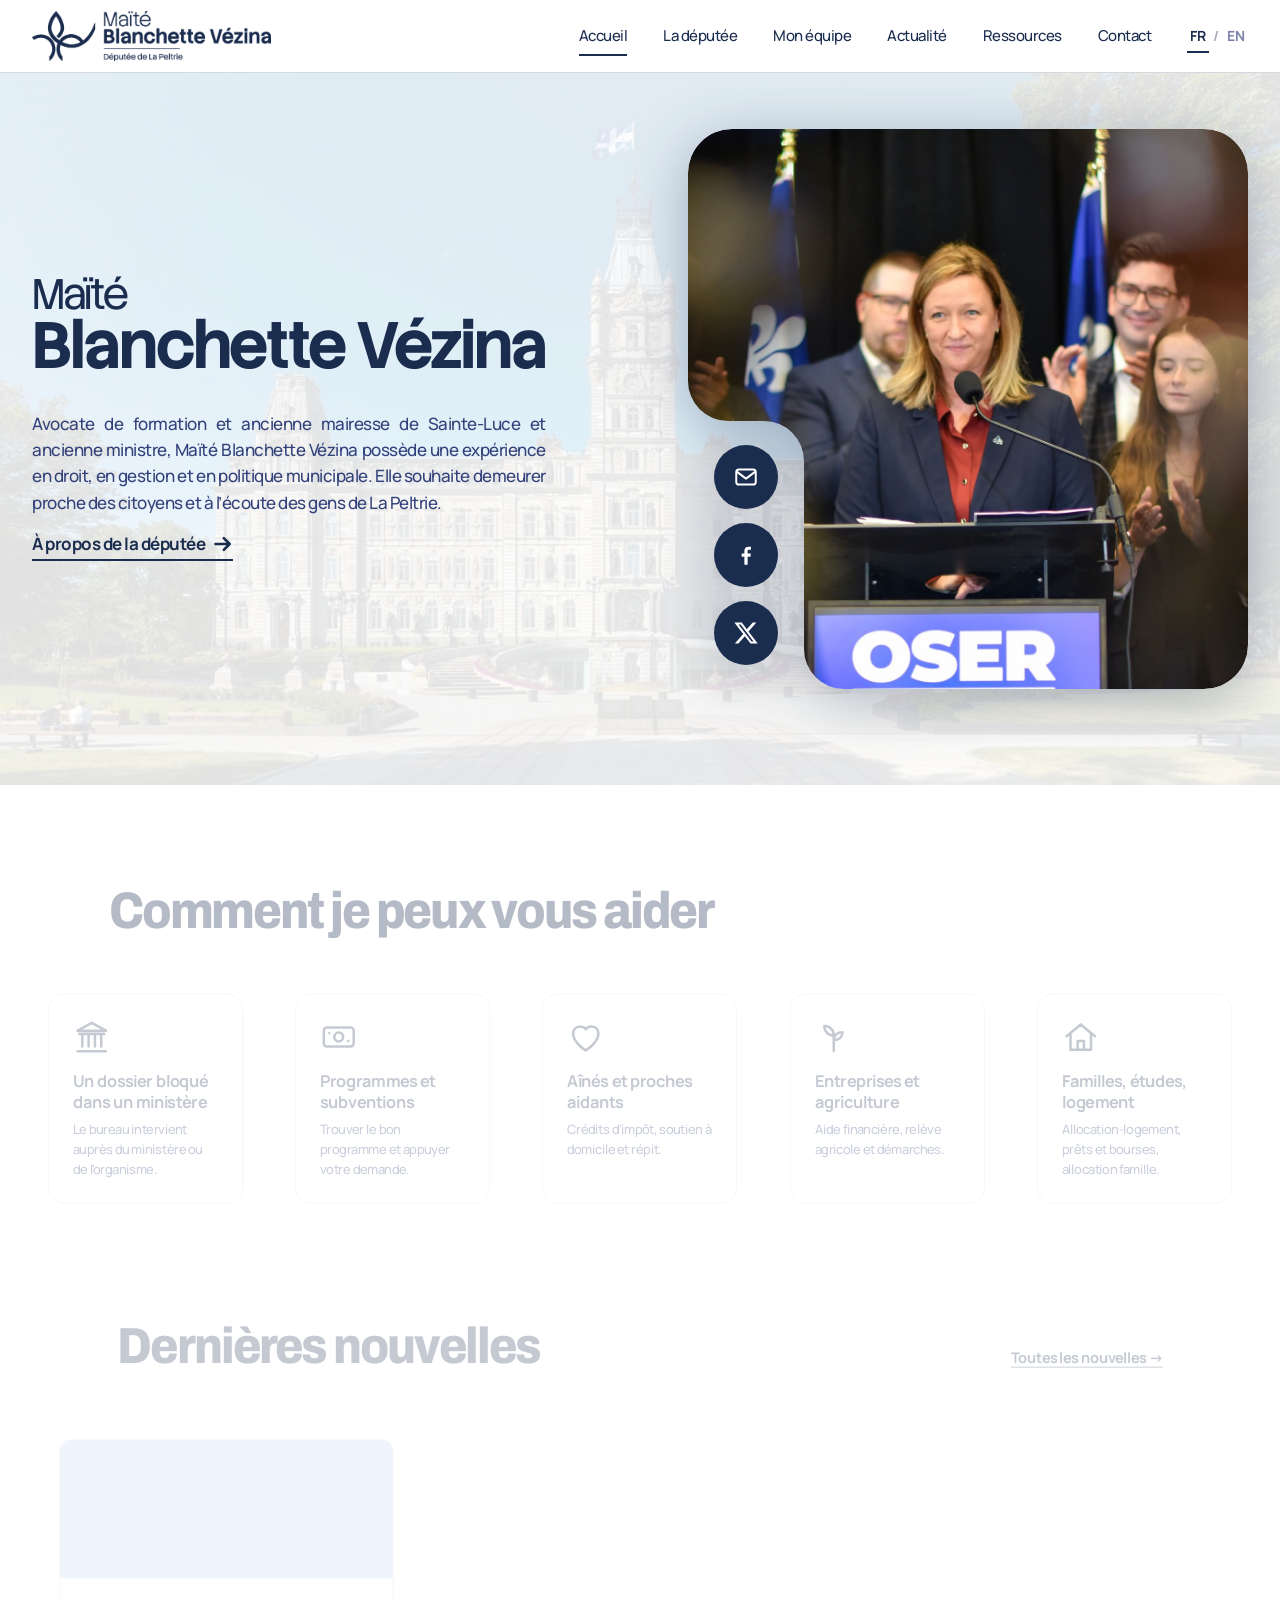
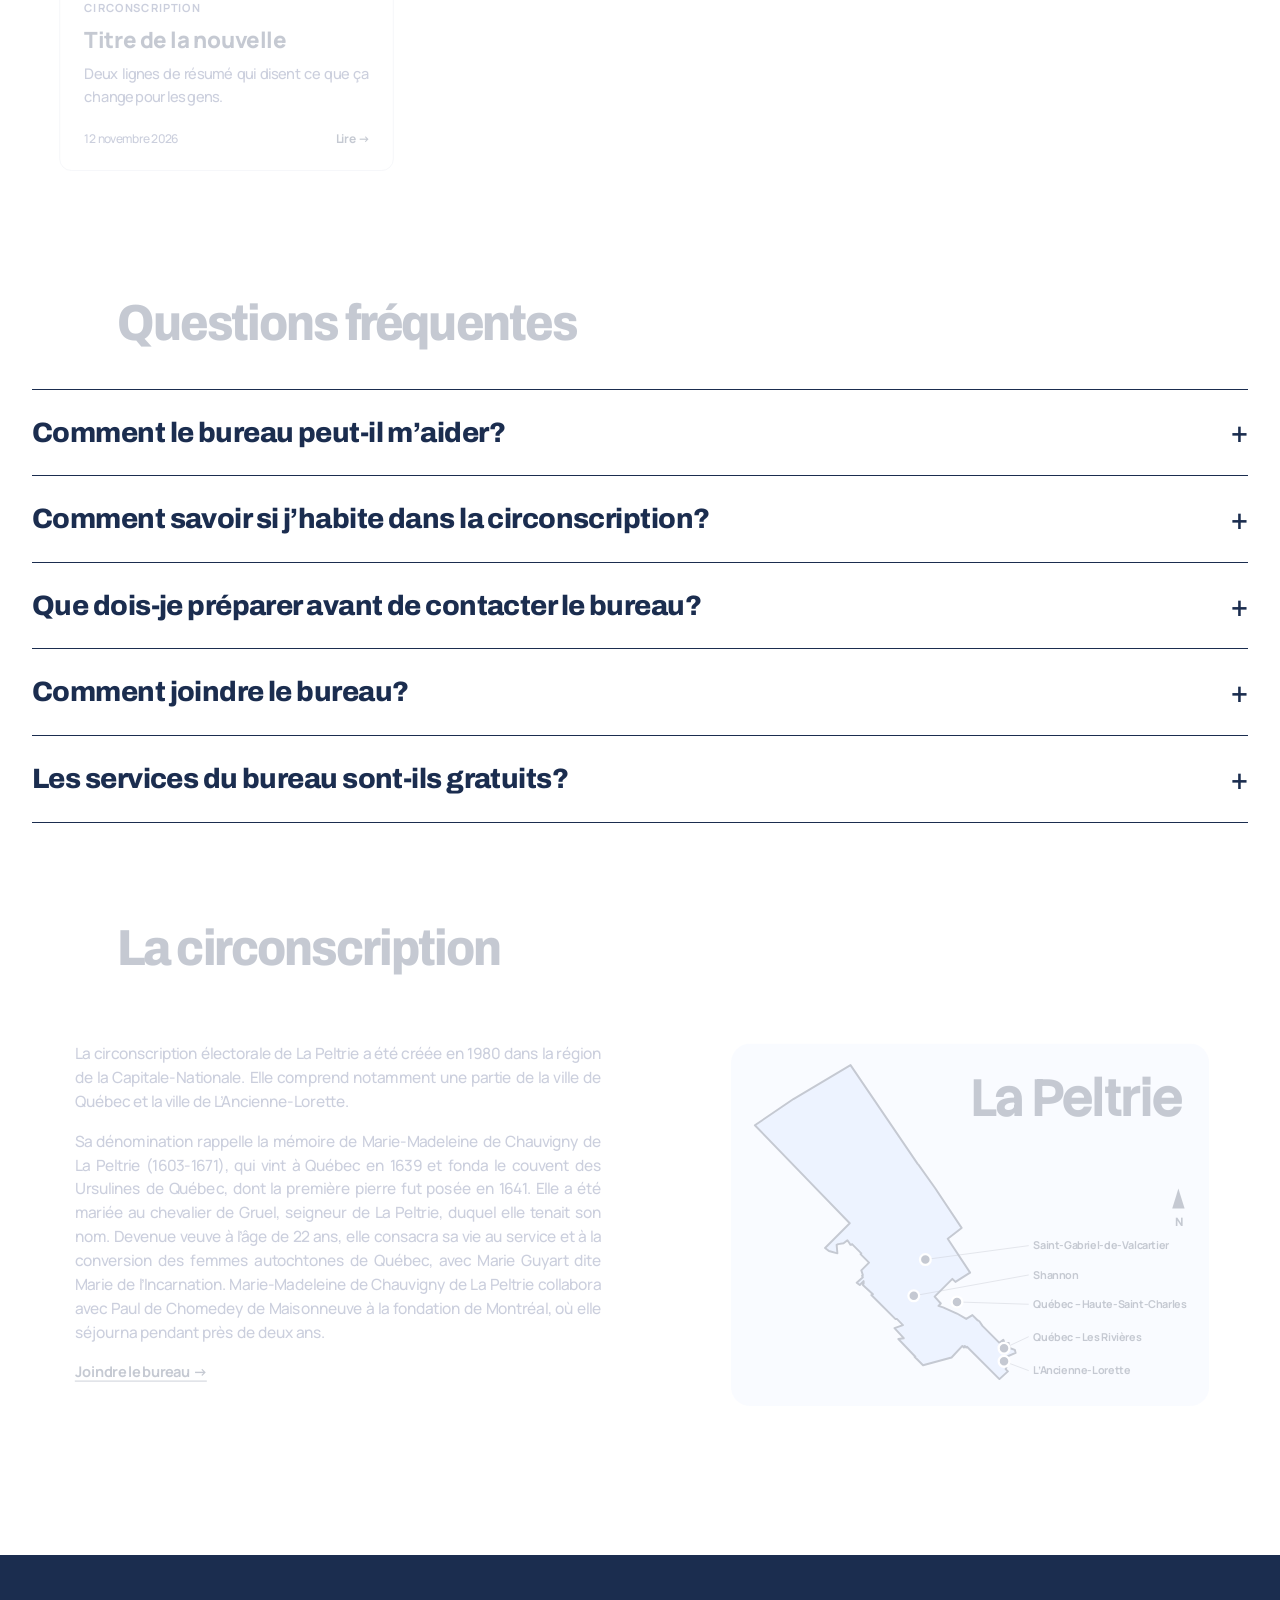
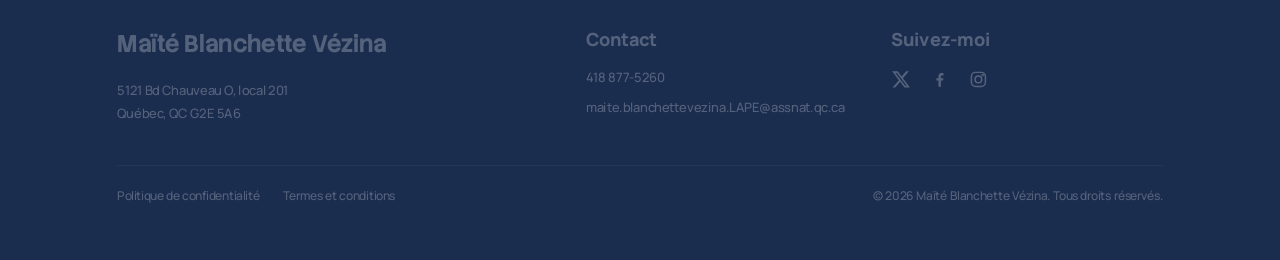
==== commit aadd6ce2: "Add files via upload" ====
--- a/index.html
+++ b/index.html
@@ -4,7 +4,7 @@
 <meta charset="utf-8">
 <meta name="viewport" content="width=device-width, initial-scale=1">
 <script>
-(function(){var l=location;if(!/^https?:$/.test(l.protocol)||/claude/i.test(l.hostname))return;var b=l.pathname.replace(/index\.html$/,'').replace(/(?:depute|equipe|actualite|ressources|contact|confidentialite|conditions)(?:\/.*)?$/,'');if(b.charAt(b.length-1)!=='/')b+='/';window.CHEMINS=true;window.BASE=b;document.write('<base href="'+b+'">');})();
+(function(){var l=location;if(!/^https?:$/.test(l.protocol)||/claude/i.test(l.hostname))return;var b=l.pathname.replace(/index\.html$/,'').replace(/(?:en\/)?(?:accueil|home|depute|mna|equipe|team|actualite|news|ressources|resources|contact|confidentialite|privacy|conditions|terms)(?:\/.*)?$/,'').replace(/(?:^|\/)en\/?$/,'/');if(b.charAt(b.length-1)!=='/')b+='/';window.CHEMINS=true;window.BASE=b;document.write('<base href="'+b+'">');})();
 </script>
 <link rel="icon" href="favicon.ico" sizes="any">
 <link rel="icon" type="image/png" sizes="192x192" href="favicon-192.png">
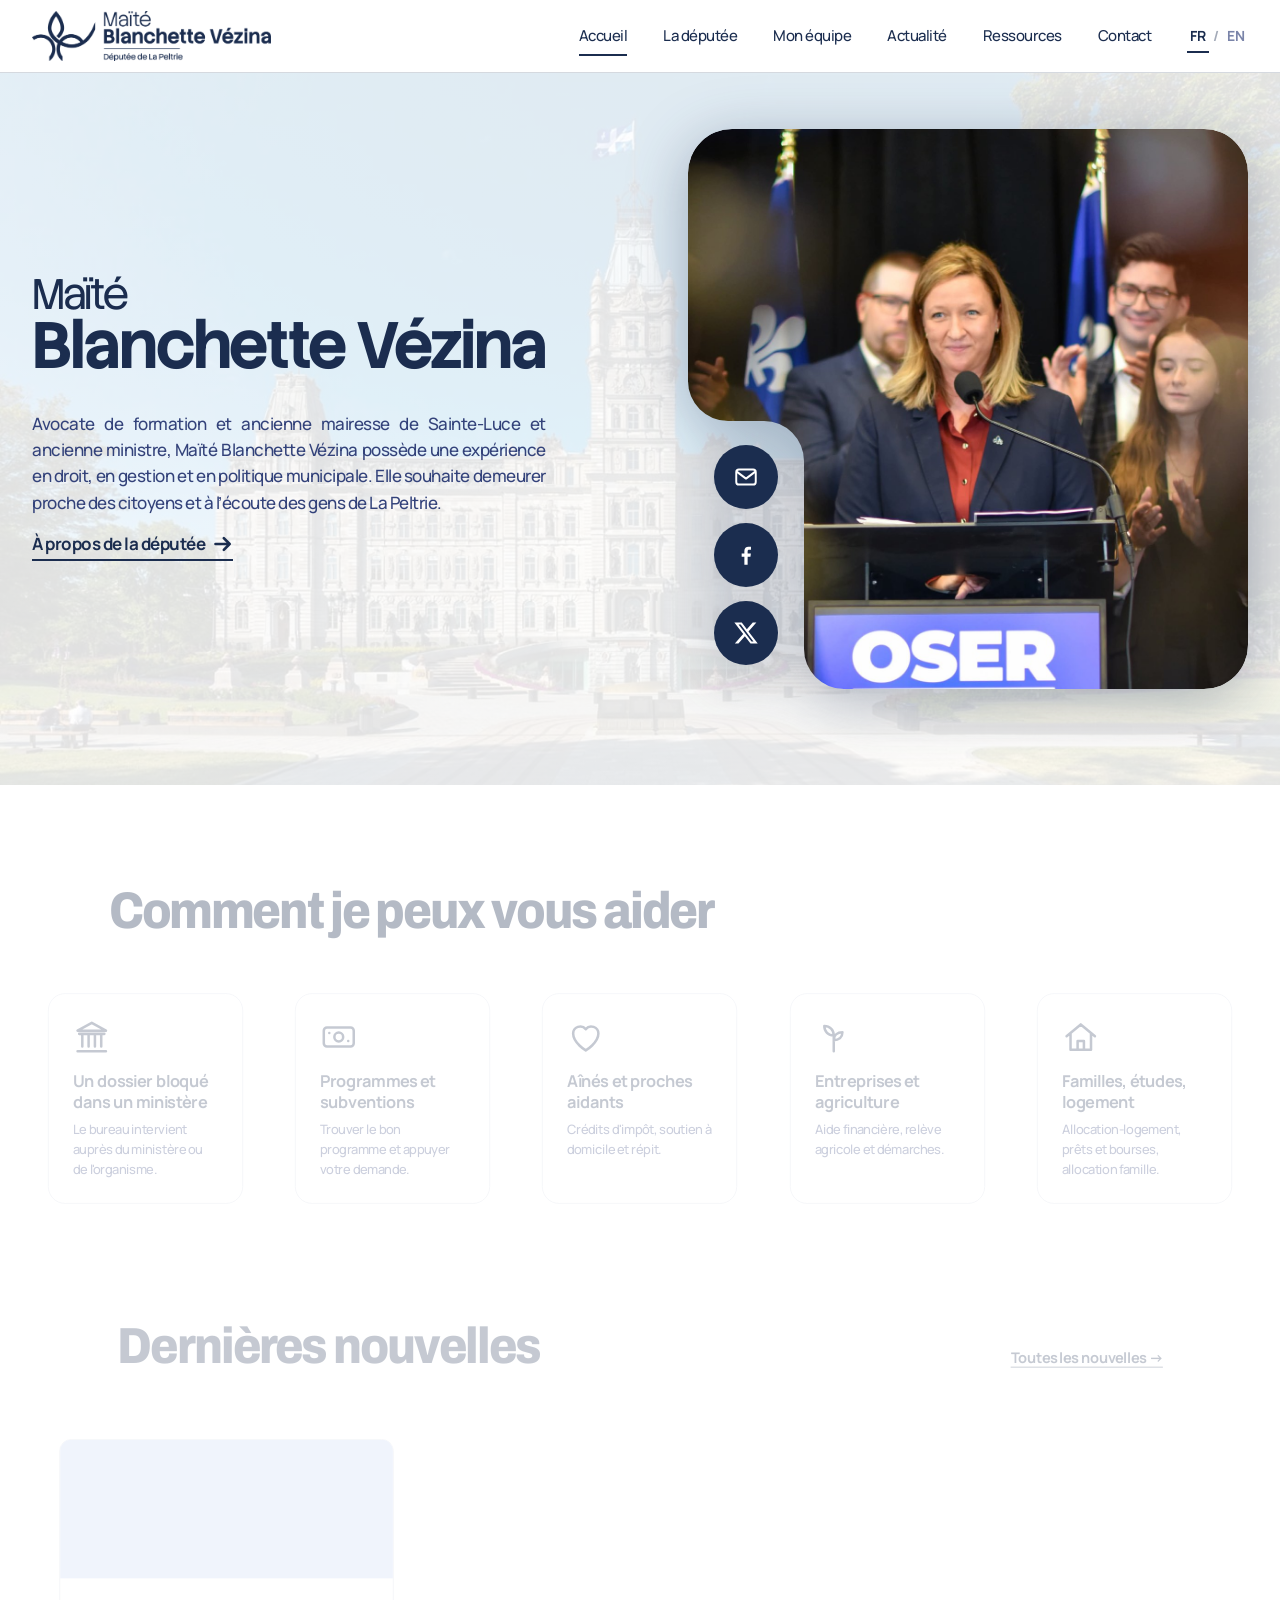
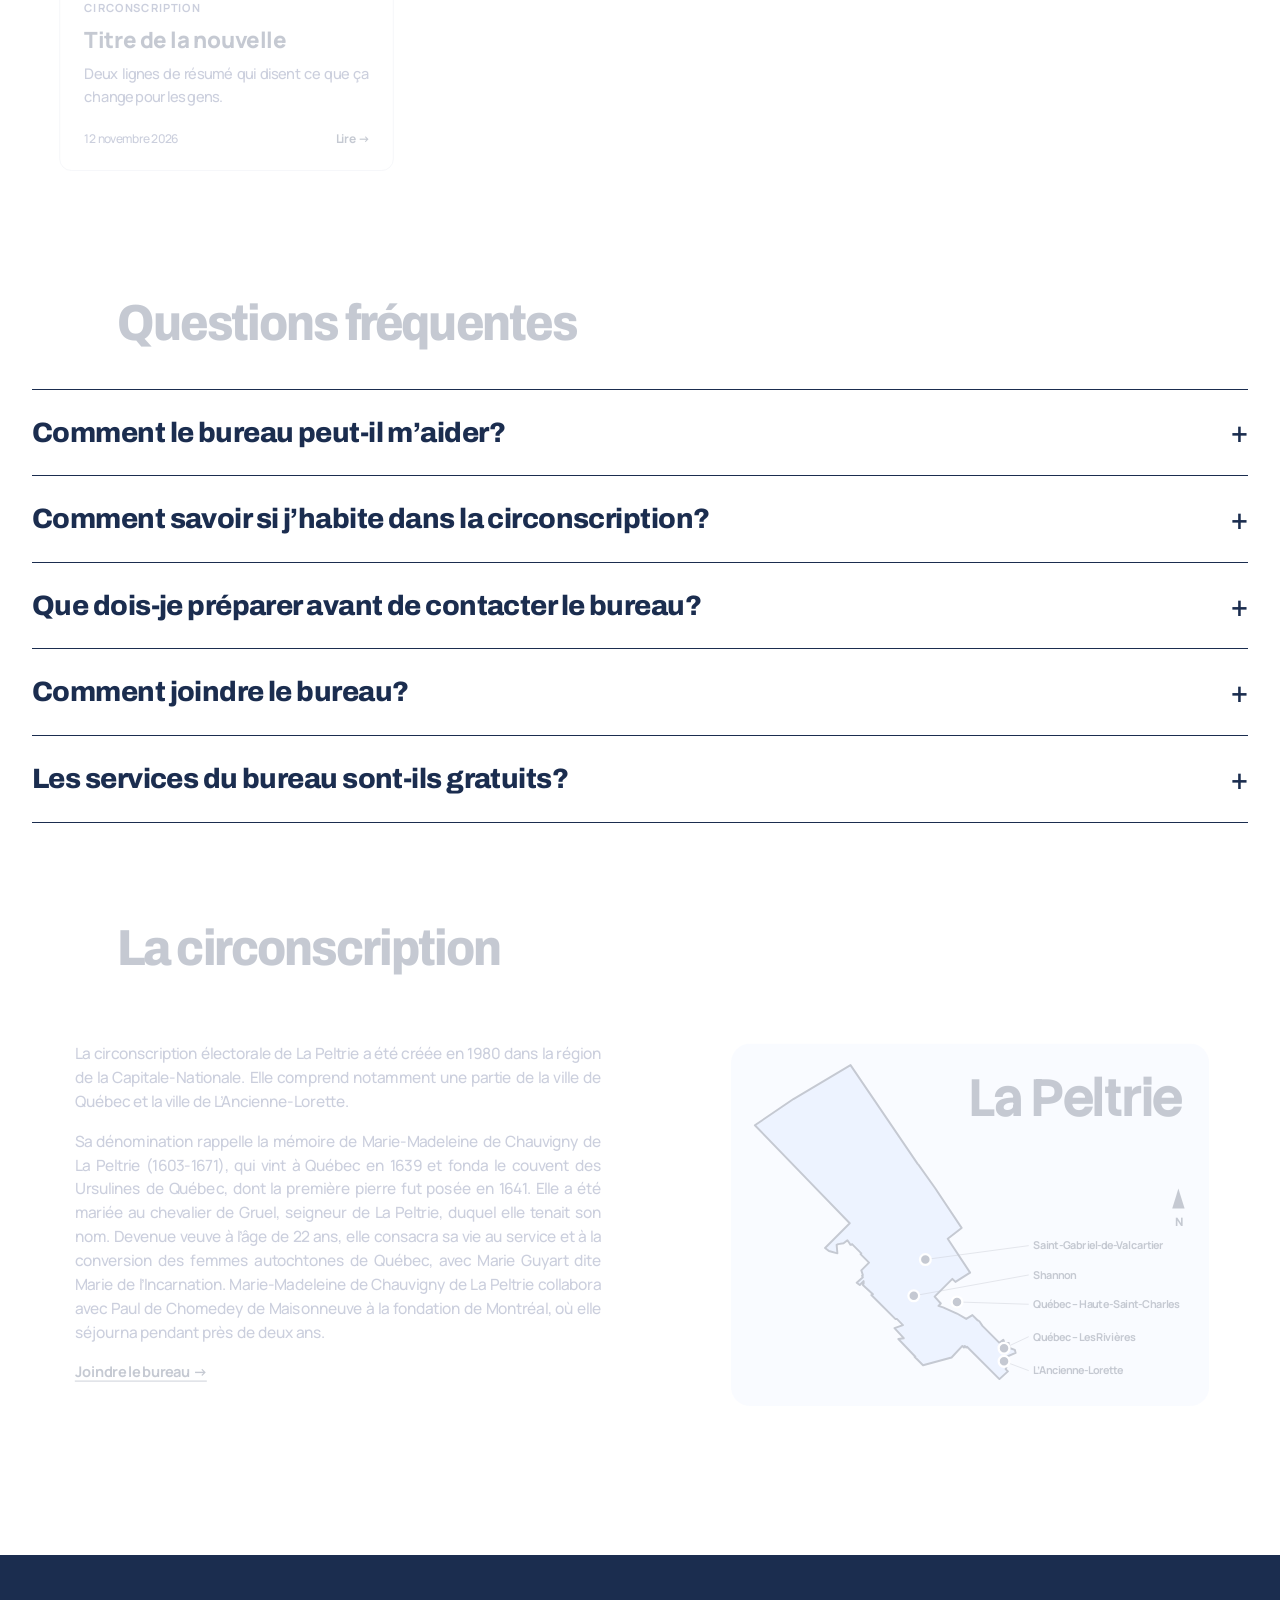
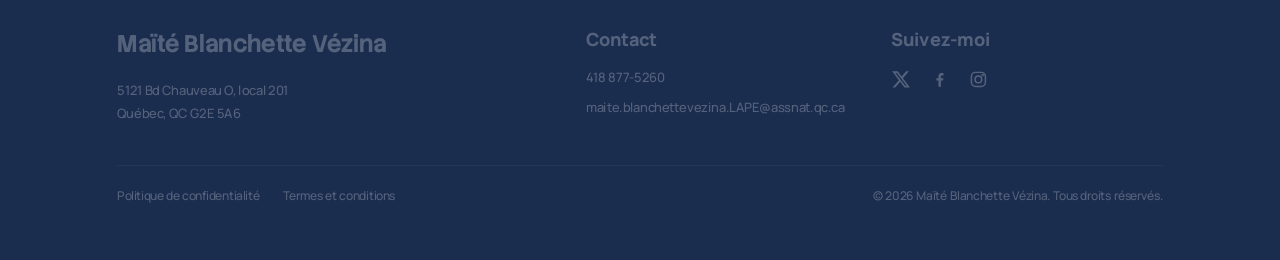
==== commit a3e3312d: "Add files via upload" ====
--- a/index.html
+++ b/index.html
@@ -126,9 +126,9 @@
       <p>Les personnes qui répondent à vos appels, reçoivent vos courriels et font avancer vos dossiers au bureau de circonscription.</p>
     </div>
     <div class="team">
-      <div class="member" role="button" tabindex="0" aria-haspopup="dialog" data-desc="[Description : parcours, rôle au bureau, dossiers dont elle s'occupe, comment la joindre.]"><div class="ph photo"><img src="equipe-manon.jpg" alt="Manon Cambefort" loading="lazy" style="object-position:50% 12%"></div><b>Manon Cambefort</b><span>Responsable du bureau de circonscription</span></div>
-      <div class="member" role="button" tabindex="0" aria-haspopup="dialog" data-desc="[Description : parcours, rôle au bureau, dossiers dont il s'occupe, comment le joindre.]"><div class="ph photo"><img src="equipe-julien.jpg" alt="Julien Dufour" loading="lazy" style="object-position:50% 20%"></div><b>Julien Dufour</b><span>Co-responsable du bureau de circonscription</span></div>
-      <div class="member" role="button" tabindex="0" aria-haspopup="dialog" data-desc="[Description : parcours, rôle auprès de la députée, dossiers dont il s'occupe, comment le joindre.]"><div class="ph photo"><img src="equipe-elliott.jpg" alt="Elliott Sladecek" loading="lazy" style="object-position:50% 30%"></div><b>Elliott Sladecek</b><span>Attaché politique</span></div>
+      <div class="member" data-email="manon.cambefort@assnat.qc.ca" data-bureau="5121 Bd Chauveau O, local 201" role="button" tabindex="0" aria-haspopup="dialog" data-desc="[Description : parcours, rôle au bureau, dossiers dont elle s'occupe, comment la joindre.]"><div class="ph photo"><img src="equipe-manon.jpg" alt="Manon Cambefort" loading="lazy" style="object-position:50% 12%"></div><b>Manon Cambefort</b><span>Responsable du bureau de circonscription</span></div>
+      <div class="member" data-email="julien.dufour@assnat.qc.ca" data-bureau="5121 Bd Chauveau O, local 201" role="button" tabindex="0" aria-haspopup="dialog" data-desc="[Description : parcours, rôle au bureau, dossiers dont il s'occupe, comment le joindre.]"><div class="ph photo"><img src="equipe-julien.jpg" alt="Julien Dufour" loading="lazy" style="object-position:50% 20%"></div><b>Julien Dufour</b><span>Co-responsable du bureau de circonscription</span></div>
+      <div class="member" data-email="elliott.sladecek@assnat.qc.ca" data-bureau="1045 rue des Parlementaires, bureau 3.147" role="button" tabindex="0" aria-haspopup="dialog" data-desc="[Description : parcours, rôle auprès de la députée, dossiers dont il s'occupe, comment le joindre.]"><div class="ph photo"><img src="equipe-elliott.jpg" alt="Elliott Sladecek" loading="lazy" style="object-position:50% 30%"></div><b>Elliott Sladecek</b><span>Attaché politique</span></div>
     </div>
   </div>
 </section>
@@ -142,9 +142,9 @@
       <p class="role" id="fiche-role"></p>
       <p class="desc" id="fiche-desc"></p>
       <dl>
-        <dt>Courriel</dt><dd>[courriel]</dd>
-        <dt>Téléphone</dt><dd>[téléphone]</dd>
-        <dt>Bureau</dt><dd>[adresse du bureau de circonscription]</dd>
+        <dt>Courriel</dt><dd id="fiche-mail">[courriel]</dd>
+        <dt id="fiche-tel-t">Téléphone</dt><dd id="fiche-tel">[téléphone]</dd>
+        <dt>Bureau</dt><dd id="fiche-bur">[adresse du bureau de circonscription]</dd>
       </dl>
     </div>
   </div>
